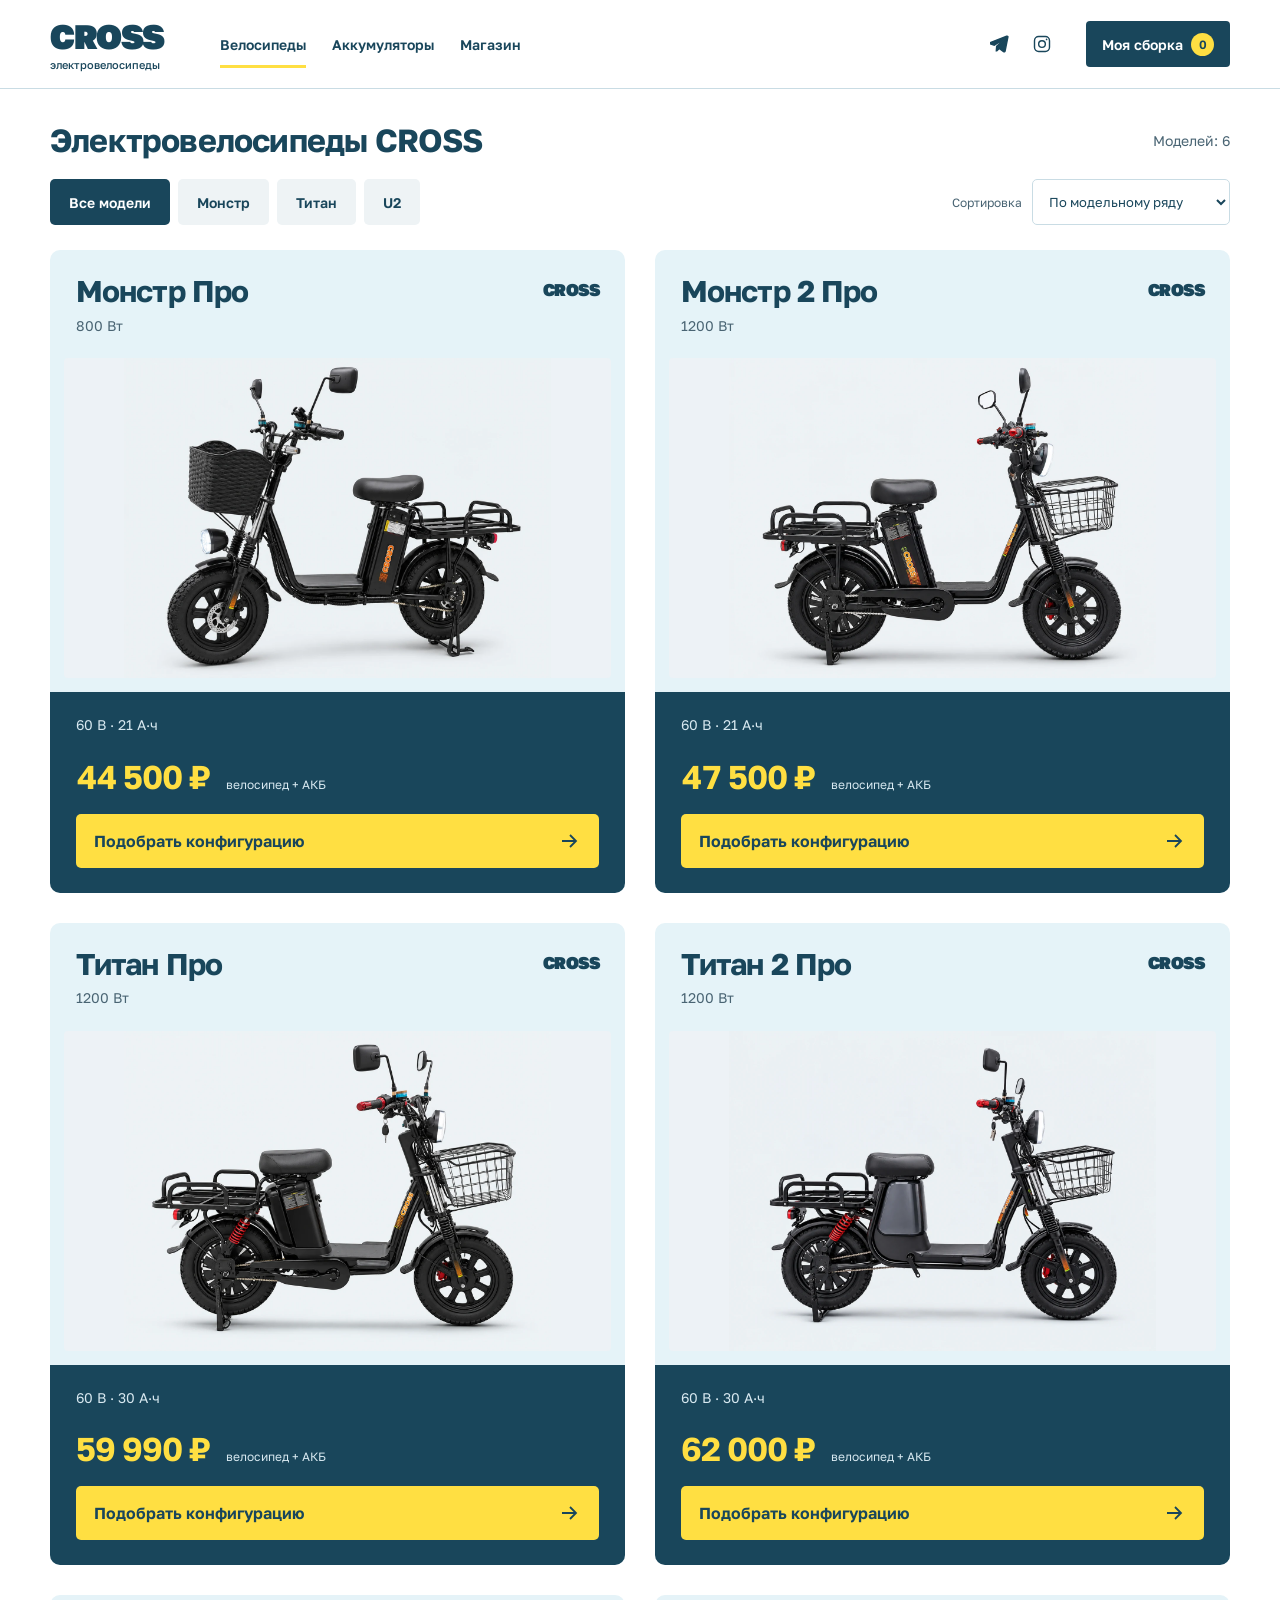
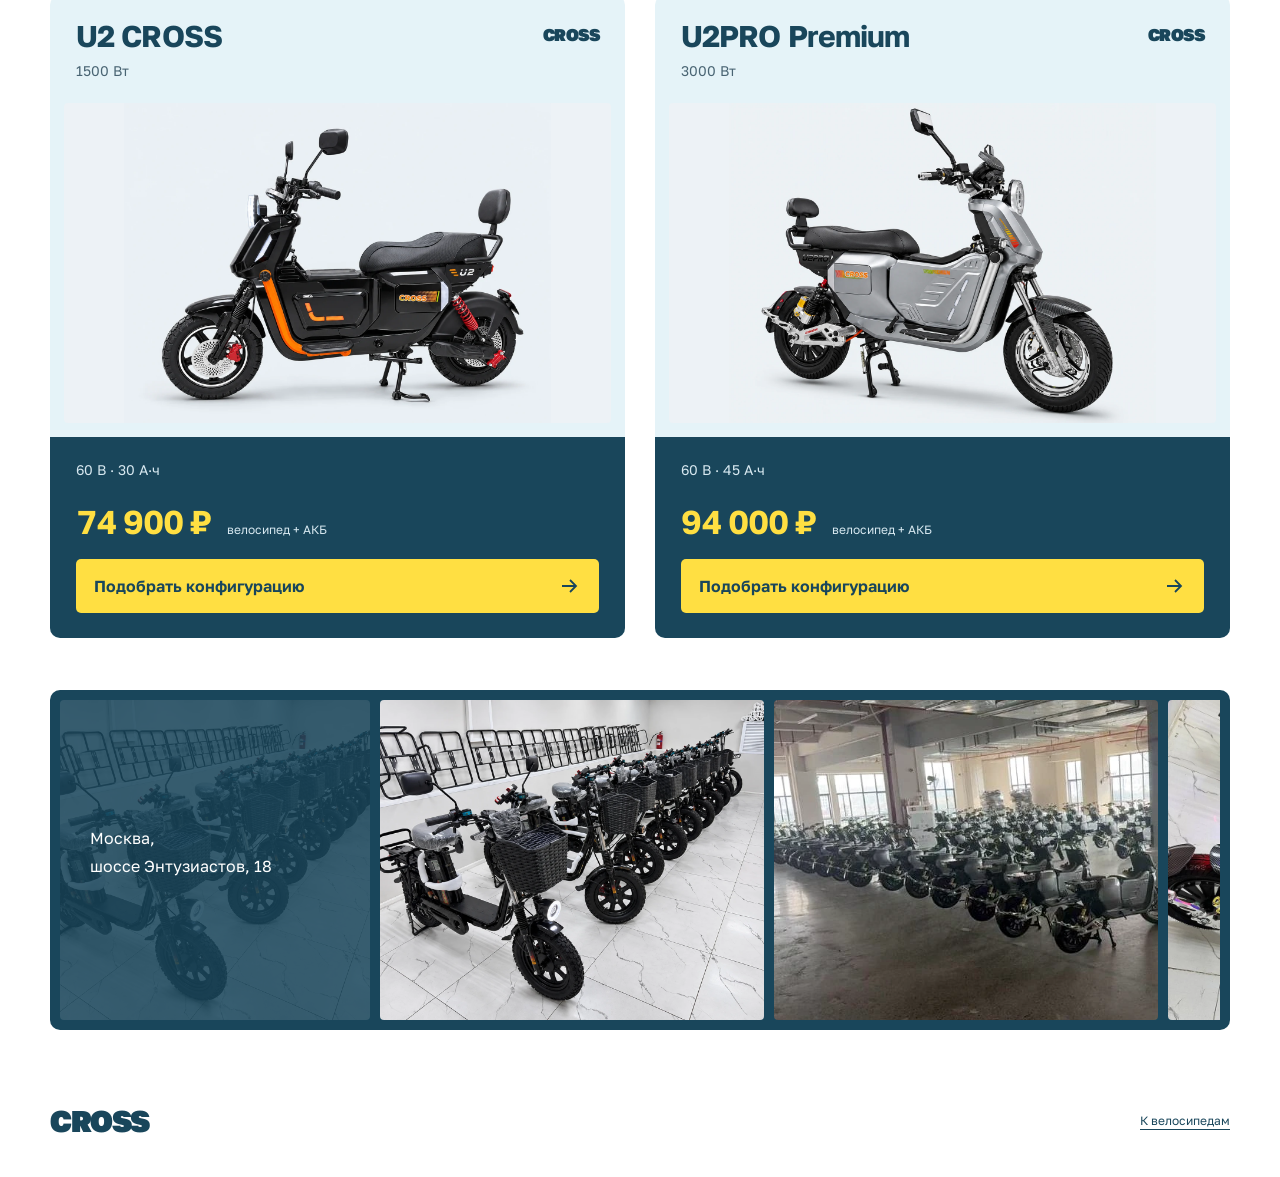
==== public/mockup-2/index.html @ cd02c953 "Rework compact header, simplify gallery and ensure catalogue animation" ====
<!doctype html>
<html lang="ru"><head>
<meta charset="utf-8"><meta name="viewport" content="width=device-width, initial-scale=1"><meta name="theme-color" content="#19465b">
<title>CROSS | Электровелосипеды для работы</title><meta name="description" content="Выберите электровелосипед CROSS, аккумулятор и сиденье. Магазин в Москве на шоссе Энтузиастов, 18.">
<link rel="icon" href="data:,"><link rel="preload" href="./assets/GolosText.ttf" as="font" type="font/ttf" crossorigin><link rel="stylesheet" href="./storefront.css"><script type="module" src="./storefront.js"></script>
<link rel="stylesheet" href="./extras.css">
<link rel="stylesheet" href="./shop-motion.css">
<link rel="stylesheet" href="./navigation.css">
<link rel="stylesheet" href="./order.css"><script type="module" src="./order.js"></script>
<link rel="stylesheet" href="./header-layout.css"><script type="module" src="./header-layout.js"></script>
</head><body>
<a class="skip" href="#catalog">Перейти к велосипедам</a>
<div class="topline"><div class="wrap social-links"><a href="https://t.me/bike_cross" aria-label="Telegram CROSS"><svg viewBox="0 0 24 24" aria-hidden="true"><path fill="currentColor" d="m21.5 3.5-3.4 17c-.2 1-1 1.2-1.8.7l-5.2-3.9-2.5 2.4c-.3.3-.5.5-1 .5l.4-5.3 9.7-8.8c.4-.4-.1-.6-.6-.3L5.1 13.4 0 11.8c-1-.3-1-1 .2-1.5L20 2.7c.9-.3 1.7.2 1.5.8Z"/></svg></a><span aria-label="Instagram" role="img"><svg viewBox="0 0 24 24" aria-hidden="true"><rect x="3" y="3" width="18" height="18" rx="5"/><circle cx="12" cy="12" r="4"/><circle cx="17.5" cy="6.5" r="1" fill="currentColor" stroke="none"/></svg></span></div></div>
<header class="header"><div class="wrap header-inner"><a class="logo" href="./" aria-label="CROSS, главная">CROSS<span>электровелосипеды</span></a><nav aria-label="Основная навигация"><a href="#catalog">Велосипеды</a><a href="./batteries/">Аккумуляторы</a><a href="#store">Магазин</a></nav><button class="saved-button" id="open-saved">Моя сборка <span id="saved-count">0</span></button></div></header>
<main>
<section class="wrap catalog" id="catalog" aria-labelledby="catalog-title"><div class="catalog-heading"><h1 id="catalog-title">Электровелосипеды CROSS</h1><span id="result-count" role="status">6 моделей</span></div><div class="toolbar"><div class="families" aria-label="Семейство велосипеда"><button data-family="all" aria-pressed="true">Все модели</button><button data-family="monster" aria-pressed="false">Монстр</button><button data-family="titan" aria-pressed="false">Титан</button><button data-family="u2" aria-pressed="false">U2</button></div><label class="sort">Сортировка<select id="sort"><option value="default">По модельному ряду</option><option value="price">Сначала дешевле</option><option value="price-desc">Сначала дороже</option></select></label></div><div id="feed" class="feed"><p>Загружаем модели CROSS…</p></div><noscript><p>Включите JavaScript, чтобы выбрать комплектацию.</p></noscript></section>
<section class="wrap shop-gallery" id="store" aria-labelledby="shop-title">
  <div class="shop-panel"><img src="./assets/shop/shop-6.webp" alt="" loading="lazy"><div class="shop-contact"><p id="shop-title">Москва,<br>шоссе Энтузиастов, 18</p></div></div>
  <div class="shop-photos" aria-label="Фотографии магазина и велосипедов"><button class="shop-photo" data-shop-photo="./assets/shop/shop-6.webp" data-caption="Велосипеды в магазине CROSS" aria-label="Увеличить фотографию магазина"><img src="./assets/shop/shop-6.webp" alt="Ряд велосипедов в магазине CROSS" loading="lazy"></button><button class="shop-photo" data-shop-photo="./assets/shop/shop-66.webp" data-caption="Ряды велосипедов из публикации CROSS" aria-label="Увеличить фотографию помещения с велосипедами"><img src="./assets/shop/shop-66.webp" alt="Помещение с рядами велосипедов из канала CROSS" loading="lazy"></button><button class="shop-photo" data-shop-photo="./assets/shop/shop-68.webp" data-caption="U2PRO Premium из публикации CROSS" aria-label="Увеличить фотографию U2PRO Premium"><img src="./assets/shop/shop-68.webp" alt="Несколько велосипедов U2PRO Premium" loading="lazy"></button></div>
</section>
</main><footer class="wrap footer"><a class="logo" href="./">CROSS</a><a href="#catalog">К велосипедам</a></footer>
<dialog id="saved-dialog" aria-labelledby="saved-title"><div class="dialog-heading"><h2 id="saved-title">Моя сборка</h2><button id="close-saved" class="close" aria-label="Закрыть"><svg viewBox="0 0 24 24" aria-hidden="true"><path d="m6 6 12 12M18 6 6 18"/></svg></button></div><div id="saved-content"></div></dialog>
<dialog id="battery-dialog" aria-labelledby="battery-dialog-title"><div class="dialog-heading"><h2 id="battery-dialog-title">Аккумулятор CROSS</h2><button class="close" data-close-dialog aria-label="Закрыть"><svg viewBox="0 0 24 24" aria-hidden="true"><path d="m6 6 12 12M18 6 6 18"/></svg></button></div><p>Узнайте стоимость и совместимость с вашим велосипедом в магазине.</p><a class="contact-call" href="tel:+79261039797">Позвонить: +7 926 103-97-97</a></dialog>
<dialog id="photo-dialog" aria-labelledby="photo-dialog-title"><div class="dialog-heading"><h2 id="photo-dialog-title">Фотография CROSS</h2><button class="close" data-close-dialog aria-label="Закрыть"><svg viewBox="0 0 24 24" aria-hidden="true"><path d="m6 6 12 12M18 6 6 18"/></svg></button></div><img id="shop-full-photo" alt=""></dialog>
<dialog id="order-dialog" aria-labelledby="order-title">
<div class="dialog-heading"><h2 id="order-title">Оформить заказ</h2><button id="close-order" class="close" aria-label="Закрыть"><svg viewBox="0 0 24 24" aria-hidden="true"><path d="m6 6 12 12M18 6 6 18"/></svg></button></div>
<div id="order-configuration"></div>
<form id="order-form">
<label>Как вас зовут<input name="name" autocomplete="name" required maxlength="100"></label>
<label>Возраст (необязательно)<input name="age" type="number" min="1" max="120" inputmode="numeric"></label>
<label>Как с вами связаться<select name="method"><option>Telegram</option><option>Звонок</option><option>WhatsApp</option></select></label>
<label>Номер телефона или Telegram<input name="contact" required maxlength="100"></label>
<label>Комментарий (необязательно)<textarea name="comment" maxlength="1000" placeholder="Например, удобное время для связи"></textarea></label>
<button class="save-build" type="submit">Продолжить в Telegram</button>
<small>Откроется чат магазина с текстом заказа. Нажмите «Отправить» в Telegram.</small>
</form></dialog>
</body></html>
---- public/mockup-2/storefront.css ----
@font-face{font-family:Golos;src:url('./assets/GolosText.ttf') format('truetype');font-weight:100 900;font-display:swap}
:root{--ink:#19465b;--ice:#e5f3f8;--yellow:#ffdf42;--orange:#ff7645;--muted:#496473;--line:#c9dce4;color:var(--ink);background:#fff;font-family:Golos,Arial,sans-serif;font-synthesis:none;scroll-behavior:smooth;scroll-padding-top:110px}
*{box-sizing:border-box}body{margin:0}button,input,select{font:inherit}button,a,select{-webkit-tap-highlight-color:transparent}button,a{touch-action:manipulation}a{color:inherit;text-underline-offset:4px}button{cursor:pointer}button,select{min-height:46px}button{border:0}button:focus-visible,a:focus-visible,select:focus-visible,input:focus-visible+span{outline:3px solid #bd410d;outline-offset:4px}::selection{background:var(--yellow);color:var(--ink)}h1,h2,h3,p{margin:0}svg{width:24px;height:24px;fill:none;stroke:currentColor;stroke-width:1.8;flex:none}.wrap{width:min(1180px,calc(100% - 64px));margin-inline:auto}.topline{background:var(--ink);color:#fff;font-size:13px}.topline .wrap{display:flex;justify-content:space-between;padding-block:11px}.topline a{text-decoration:none}.header{position:sticky;top:0;z-index:10;background:#fff;border-bottom:1px solid var(--line)}.header-inner{display:flex;align-items:center;justify-content:space-between;gap:28px;min-height:88px}.logo{font-weight:900;font-style:italic;font-size:36px;letter-spacing:-1.5px;text-decoration:none;line-height:1}.logo span{display:block;font-style:normal;font-size:10px;letter-spacing:0;font-weight:500;margin-top:6px}.header nav{display:flex;gap:32px;font-weight:600;font-size:14px}.header nav a{text-decoration:none;display:flex;align-items:center;min-height:44px}.header nav a:hover{text-decoration:underline}.saved-button{background:var(--ice);color:var(--ink);padding:10px 16px;border-radius:6px;font-weight:600;white-space:nowrap}.saved-button span{display:inline-grid;place-items:center;background:var(--ink);color:white;min-width:23px;height:23px;border-radius:50%;margin-left:8px;font-size:12px}.intro{padding-block:42px 35px;display:flex;align-items:end;justify-content:space-between;gap:30px}.intro h1{font-size:clamp(30px,3.1vw,46px);line-height:1.12;letter-spacing:-1.5px;font-weight:750}.intro p{font-size:16px;margin-top:16px;color:var(--muted)}.intro-link{display:flex;align-items:center;gap:25px;font-weight:600;font-size:15px;white-space:nowrap;padding-bottom:6px;text-decoration:none;border-bottom:2px solid var(--ink)}.catalog{padding-top:20px;scroll-margin-top:10px}.catalog-heading{display:flex;justify-content:space-between;align-items:center;margin-bottom:20px}.catalog h2{font-size:25px;letter-spacing:-.6px}.catalog-heading>span{font-size:14px;color:var(--muted)}.toolbar{display:flex;justify-content:space-between;align-items:center;gap:20px;margin-bottom:25px}.families{display:flex;gap:8px;flex-wrap:wrap}.families button{padding:10px 19px;border-radius:5px;background:#eef3f5;color:var(--ink);font-weight:600;font-size:14px}.families button[aria-pressed=true]{background:var(--ink);color:#fff}.sort{font-size:12px;color:var(--muted);display:flex;align-items:center;gap:10px}.sort select{border:1px solid var(--line);color:var(--ink);background:#fff;padding:8px 30px 8px 12px;border-radius:5px;font-size:13px;max-width:210px}.feed{display:grid;grid-template-columns:repeat(2,minmax(0,1fr));gap:30px;align-items:start}.bike-card{border-radius:10px;overflow:hidden;background:var(--ice);scroll-margin-top:110px}.bike-heading{display:flex;align-items:start;justify-content:space-between;gap:12px;padding:24px 26px 19px;min-height:108px}.bike-heading h3{font-size:30px;letter-spacing:-.9px;line-height:1.15}.bike-heading p{margin-top:8px;font-size:14px;color:var(--muted)}.brand-stamp{font-weight:900;font-style:italic;font-size:17px;letter-spacing:-.6px;margin-top:5px}.bike-photo{height:320px;position:relative;background:#e8e9e7;margin-inline:14px;overflow:hidden;border-radius:4px}.bike-photo img{width:100%;height:100%;object-fit:cover;display:block}.photo-detail{position:absolute;left:12px;bottom:12px;max-width:calc(100% - 24px);background:#fff;color:var(--ink);padding:8px 11px;border-radius:3px;font-size:12px;font-weight:600}.purchase{background:var(--ink);color:#fff;padding:22px 26px 25px;margin-top:14px}.battery-label{display:flex;justify-content:space-between;align-items:center;gap:12px;font-size:13px;color:#d7e8f0}.battery-label select{width:65%;border:1px solid #7696a5;border-radius:4px;padding:9px 10px;color:#fff;background:var(--ink);font-size:14px}.price-row{display:flex;gap:16px;align-items:baseline;margin:20px 0 18px;font-variant-numeric:tabular-nums}.price-row strong{font-size:33px;letter-spacing:-1px;font-weight:650;color:var(--yellow)}.price-row>span{font-size:12px;color:#d7e8f0}.configure{width:100%;display:flex;align-items:center;justify-content:space-between;padding:15px 18px;background:var(--yellow);color:var(--ink);font-size:16px;font-weight:650;border-radius:5px;transition:background .15s}.configure:hover{background:#ffec87}.configure[aria-expanded=true] svg{transform:rotate(-90deg)}.configuration{padding:25px 26px;background:#f2f8fa}.configuration[hidden]{display:none}fieldset{border:0;padding:0;margin:0}legend{font-weight:650;margin-bottom:14px;font-size:18px}.seat-options{display:grid;grid-template-columns:1fr 1fr;gap:9px}.seat-options label{position:relative;cursor:pointer}.seat-options input{position:absolute;opacity:0;width:1px;height:1px}.seat-options span{display:flex;align-items:center;justify-content:center;min-height:48px;padding:10px 8px;border:1px solid #9eb9c6;border-radius:4px;background:#fff;font-size:14px}.seat-options input:checked+span{background:var(--ink);border-color:var(--ink);color:white}.seat-note{font-size:12px;line-height:1.65;color:var(--muted);margin-top:14px}.build-summary{margin-top:18px;font-size:14px;line-height:1.6}.build-summary small{font-size:12px}.save-build{display:block;width:100%;background:var(--orange);color:#172e3b;border-radius:5px;padding:15px;margin-top:18px;font-weight:650}.save-build:hover{background:#ff916b}.save-status{font-size:13px;line-height:1.5;margin-top:10px}.save-status:empty{margin:0}.preview-note{font-size:12px;line-height:1.6;color:var(--muted);margin-top:22px;max-width:750px}.assembly{display:grid;grid-template-columns:1fr 1fr;gap:50px;padding-block:75px}.assembly h2{font-size:38px;line-height:1.15;letter-spacing:-1px}.assembly p{font-size:16px;line-height:1.65;margin-bottom:15px;max-width:54ch}.assembly a{font-weight:650;display:inline-block;padding-block:12px}.store{background:var(--ice);padding-block:44px}.store-inner{display:flex;justify-content:space-between;align-items:center;gap:28px}.store h2{font-size:30px;margin-bottom:14px}.store p{margin-bottom:15px}.store-phone{font-size:25px;font-weight:650;text-decoration:none}.footer{display:flex;justify-content:space-between;align-items:center;gap:24px;padding-block:34px}.footer p,.footer>a:last-child{font-size:12px}.footer .logo{font-size:30px}dialog{width:min(520px,calc(100% - 28px));max-height:90dvh;overflow:auto;border:0;border-radius:10px;padding:25px;color:var(--ink);overscroll-behavior:contain}dialog::backdrop{background:rgb(13 34 44 / .65)}body:has(dialog[open]){overflow:hidden}.dialog-heading{display:flex;justify-content:space-between;align-items:center;gap:16px;margin-bottom:20px}.dialog-heading h2{font-size:26px}.close{background:var(--ice);display:grid;place-items:center;width:46px;border-radius:5px}.saved-photo{display:block;width:100%;height:230px;object-fit:cover;border-radius:5px;margin-bottom:20px}#saved-content>p{line-height:1.6;margin-top:12px}.saved-price{display:block;font-size:30px;margin-top:18px}.remove-build{width:100%;background:transparent;color:var(--ink);margin-top:10px;text-decoration:underline}.skip:not(:focus){position:absolute;width:1px;height:1px;padding:0;margin:-1px;overflow:hidden;clip-path:inset(50%);white-space:nowrap}.skip:focus{position:fixed;top:10px;left:10px;z-index:30;background:#fff;padding:15px}.image-error{display:grid;place-items:center}.image-error img{object-fit:contain;font-size:15px}*{scrollbar-width:thin;scrollbar-color:#7893a0 #e5f3f8}
@media(min-width:1600px){.wrap{width:min(1280px,calc(100% - 80px))}.bike-photo{height:355px}}
@media(max-width:1000px){.header nav{gap:17px}.intro-link{display:none}.toolbar{align-items:start}.sort{flex-direction:column;align-items:start;gap:3px}.bike-heading{padding:20px;min-height:105px}.bike-heading h3{font-size:25px}.brand-stamp{display:none}.bike-photo{height:265px}.purchase,.configuration{padding:20px}.battery-label{display:block}.battery-label select{width:100%;display:block;margin-top:8px}.price-row{gap:8px}.price-row strong{font-size:29px}.price-row>span{font-size:11px}.feed{gap:22px}}
@media(max-width:650px){:root{scroll-padding-top:84px}.wrap{width:calc(100% - 32px)}.topline{font-size:10px}.topline .wrap{gap:10px;padding-block:9px}.header-inner{min-height:72px;gap:12px}.header nav{display:none}.logo{font-size:30px}.logo span{font-size:9px}.saved-button{font-size:12px;padding:10px}.saved-button span{margin-left:4px}.intro{padding-block:28px 25px}.intro h1{font-size:31px;letter-spacing:-1px}.intro p{font-size:14px;max-width:30ch;line-height:1.5;margin-top:12px}.catalog{padding-top:10px}.catalog h2{font-size:22px}.catalog-heading{margin-bottom:16px}.catalog-heading>span{font-size:12px}.toolbar{display:block;margin-bottom:20px}.families{gap:6px;flex-wrap:nowrap}.families button{padding:10px 12px;font-size:12px;flex:1;white-space:nowrap}.sort{margin-top:12px;flex-direction:row;align-items:center;justify-content:space-between}.sort select{min-height:44px;max-width:215px}.feed{grid-template-columns:1fr;gap:24px}.bike-heading{padding:20px 20px 16px;min-height:95px}.bike-heading h3{font-size:28px}.bike-heading p{font-size:12px}.brand-stamp{display:block;font-size:14px}.bike-photo{height:auto;aspect-ratio:1.35;margin-inline:10px}.purchase{margin-top:10px;padding:18px 20px 20px}.battery-label{display:flex;font-size:12px}.battery-label select{width:66%;margin:0;font-size:12px}.price-row strong{font-size:31px}.price-row>span{font-size:11px}.price-row{margin-block:18px 15px;gap:12px}.configure{font-size:15px;min-height:52px}.assembly{grid-template-columns:1fr;padding-block:48px;gap:23px}.assembly h2{font-size:32px}.assembly p{font-size:14px}.store{padding-block:32px}.store-inner{display:block}.store-inner>div+div{margin-top:28px}.store h2{font-size:28px}.store p{font-size:14px}.store-phone{font-size:24px}.footer{flex-wrap:wrap;padding-block:26px;gap:20px}.footer p{order:3;flex-basis:100%}.bike-card{scroll-margin-top:85px}.preview-note{font-size:11px}}
@media(max-width:360px){.wrap{width:calc(100% - 24px)}.intro h1{font-size:27px}.brand-stamp{display:none}.families button{padding-inline:8px}.catalog h2{font-size:20px}.battery-label{display:block}.battery-label select{width:100%;margin-top:8px}.bike-heading h3{font-size:26px}}
.bike-photo img{object-fit:contain}.logo span{font-size:11px}.topline a{display:flex;align-items:center;min-height:44px}.topline .wrap{padding-block:0;align-items:center}.store a:not(.store-phone),.footer>a:last-child{display:inline-flex;align-items:center;min-height:44px}
@media(max-width:650px){.topline{font-size:11px}.topline .wrap{flex-wrap:wrap;gap:0 12px;min-height:44px}.topline span{padding-block:8px}.logo span{font-size:11px}}
.purchase select:focus-visible{outline-color:var(--yellow)}
.catalog{padding-block:32px 40px}.catalog-heading{gap:16px}.catalog-heading h1{font-size:32px;line-height:1.2;letter-spacing:-.8px}.catalog-heading>span{flex-shrink:0}
@media(max-width:650px){.catalog{padding-block:24px 30px}.catalog-heading{align-items:flex-start;flex-wrap:wrap;gap:8px}.catalog-heading h1{font-size:24px;letter-spacing:-.5px}.catalog-heading>span{padding-top:5px}}
.configuration h4{font-size:22px;margin:0 0 22px;letter-spacing:-.4px}.config-field{display:flex;flex-direction:column;gap:9px;margin-bottom:22px;font-size:15px;font-weight:600}.config-field select{width:100%;min-width:0;background:#fff;color:var(--ink);border:1px solid #9eb9c6;border-radius:4px;padding:12px 10px;font-size:14px;font-weight:400}.config-field small{font-size:12px;font-weight:400;line-height:1.6;color:var(--muted)}.fixed-version{display:flex;flex-direction:column;gap:8px;margin-bottom:22px;font-size:14px}.fixed-version span{color:var(--muted)}.fixed-version strong{line-height:1.5;font-weight:500}.color-field{margin-top:22px}.chosen-battery{font-size:14px;color:#d7e8f0;line-height:1.6}.build-total{display:flex;flex-wrap:wrap;align-items:baseline;justify-content:space-between;gap:12px;padding-top:18px;margin-top:18px;border-top:1px solid var(--line)}.build-total span{font-size:13px}.build-total strong{font-size:28px;font-variant-numeric:tabular-nums}.configuration .build-summary{line-height:1.8}.configuration fieldset legend{font-size:15px}
@media(prefers-reduced-motion:reduce){:root{scroll-behavior:auto}*{transition:none!important}}
---- public/mockup-2/extras.css ----
.battery-catalog{padding-block:14px 48px;scroll-margin-top:110px}.battery-catalog h2{font-size:28px;letter-spacing:-.6px}.battery-grid{display:grid;grid-template-columns:repeat(3,minmax(0,1fr));gap:22px}.battery-card{background:var(--ice);padding:25px;border-radius:8px;display:flex;flex-direction:column}.battery-card h3{font-size:25px;letter-spacing:-.5px}.battery-card>p{font-size:14px;margin-top:8px;color:var(--muted)}.battery-card dl{margin:24px 0 12px}.battery-card dl div{display:flex;justify-content:space-between;gap:12px;padding:12px 0;border-bottom:1px solid #b8d0dc;font-size:14px}.battery-card dd{margin:0;font-weight:650}.battery-card .battery-context{line-height:1.6;margin-bottom:25px}.battery-action{margin-top:auto}.battery-action>span{display:block;font-size:17px;font-weight:600;margin-bottom:15px}.battery-action button{display:block;width:100%;background:var(--yellow);color:var(--ink);padding:14px;border-radius:4px;font-weight:600}.battery-action button:hover{background:#ffec87}.contact-call{display:block;padding:16px;margin-top:24px;border-radius:5px;background:var(--yellow);color:var(--ink);text-align:center;font-weight:600;text-decoration:none}#battery-dialog>p{line-height:1.6}.shop-gallery{display:grid;grid-template-columns:310px minmax(0,1fr);padding:10px;background:var(--ink);border-radius:10px;margin-block:12px 35px;overflow:hidden;scroll-margin-top:110px}.shop-panel{position:relative;min-height:300px;overflow:hidden;border-radius:4px}.shop-panel>img{position:absolute;width:100%;height:100%;object-fit:cover;opacity:.15}.shop-contact{position:relative;padding:30px;color:#fff}.shop-contact h2{font-size:26px;margin:12px 0 20px}.shop-contact p{font-size:16px;line-height:1.7;margin-bottom:14px}.shop-contact a{display:flex;align-items:center;min-height:44px;font-size:15px}.shop-photos{display:flex;gap:10px;overflow-x:auto;scroll-snap-type:x mandatory;padding-left:10px;scrollbar-color:#a9c7d5 var(--ink)}.shop-photo{position:relative;flex:0 0 47%;padding:0;background:#143548;border-radius:4px;overflow:hidden;scroll-snap-align:start}.shop-photo img{width:100%;height:100%;min-height:300px;object-fit:cover;display:block}.shop-photo>span{position:absolute;bottom:14px;right:14px;display:grid;place-items:center;background:var(--ink);color:white;font-size:28px;width:42px;height:42px;border:1px solid white;border-radius:50%}.shop-photo:focus-visible{outline-color:var(--yellow);outline-offset:-5px}#photo-dialog{width:min(1080px,calc(100% - 28px))}#photo-dialog h2{font-size:20px}#shop-full-photo{display:block;width:100%;max-height:70dvh;object-fit:contain}.bike-photo{background:#edf2f6}.bike-photo img{object-fit:contain}
@media(max-width:1000px){.battery-grid{gap:14px}.battery-card{padding:18px}.battery-card h3{font-size:22px}.shop-gallery{grid-template-columns:260px minmax(0,1fr)}.shop-contact{padding:20px}.shop-photo{flex-basis:85%}}
@media(max-width:650px){.battery-grid{grid-template-columns:1fr}.battery-catalog{padding-block:10px 34px}.battery-catalog h2{font-size:24px}.battery-card{padding:23px}.battery-card dl{margin-top:14px}.shop-gallery{grid-template-columns:1fr;padding:8px}.shop-panel{min-height:235px}.shop-contact{padding:18px 20px}.shop-contact h2{margin:0 0 12px}.shop-contact p{margin-bottom:8px}.shop-photos{padding:8px 0 0}.shop-photo{flex-basis:84%}.shop-photo img{height:250px;min-height:250px}.header-inner{flex-wrap:wrap;padding-block:12px;row-gap:8px}.header nav{display:flex;order:3;width:100%;justify-content:space-between;font-size:13px;gap:12px}.header nav a{min-height:36px}.catalog,.battery-catalog,.shop-gallery,.bike-card{scroll-margin-top:145px}:root{scroll-padding-top:145px}}
---- public/mockup-2/shop-motion.css ----
.shop-photos{position:relative;overflow:hidden;display:block;padding-left:0;scroll-snap-type:none;margin-left:10px}
.shop-track{display:flex;gap:10px;width:max-content;height:100%;will-change:transform}
.shop-track .shop-photo{flex:0 0 auto;width:clamp(250px,30vw,390px);height:320px;scroll-snap-align:none}
.shop-track .shop-photo img{height:100%;min-height:0}
.shop-photos:focus-within .shop-track{transform:none!important}
.shop-photos:focus-within{overflow-x:auto}
.shop-panel{display:flex;align-items:center}
@media(max-width:650px){.shop-photos{margin:8px 0 0;padding:0}.shop-track .shop-photo{width:280px;height:250px}.shop-contact{padding-bottom:18px}}
@media(prefers-reduced-motion:reduce){.shop-photos{overflow-x:auto}.shop-repeat{display:none}.shop-track{will-change:auto;transform:none!important}}
---- public/mockup-2/navigation.css ----
.topline .social-links{justify-content:flex-end;gap:4px;padding-block:0}
.social-links>a,.social-links>span{display:grid;place-items:center;width:44px;height:44px;color:#fff}
.social-links svg{width:20px;height:20px;fill:none;stroke:currentColor;stroke-width:1.7}
.social-links a:hover{color:var(--yellow)}

@media (prefers-reduced-motion: no-preference) {
  main { animation: catalogue-in 320ms ease-out both; }
}

@keyframes catalogue-in {
  from { opacity: 0; transform: translateY(10px); }
  to { opacity: 1; transform: translateY(0); }
}

@media (prefers-reduced-motion: reduce) {
  @view-transition { navigation: none; }
}
---- public/mockup-2/order.css ----
#order-dialog{width:min(560px,calc(100% - 28px))}
#order-configuration{padding:18px;background:var(--ice);line-height:1.7;margin-bottom:24px;border-radius:5px}
#order-form{display:grid;gap:18px}
#order-form label{display:grid;gap:8px;font-size:14px;font-weight:600}
#order-form input,#order-form select,#order-form textarea{width:100%;min-width:0;min-height:46px;padding:12px;border:1px solid #9bbdcc;border-radius:4px;background:#fff;color:var(--ink);font:inherit}
#order-form textarea{resize:vertical;min-height:80px}
#order-form .save-build{margin:0}
#order-form small{font-size:13px;line-height:1.5;color:var(--muted)}
---- public/mockup-2/header-layout.css ----
.topline{display:none}
.header .header-inner{display:grid;grid-template-columns:auto 1fr auto auto;gap:24px;min-height:88px;padding-block:12px;align-items:center}
.header .logo{font-size:34px}
.header nav{justify-self:start;margin-left:32px;gap:26px;order:initial;width:auto}
.header nav a{position:relative;min-height:48px;text-decoration:none}
.header nav a[aria-current="page"]::after{content:"";position:absolute;bottom:0;left:0;right:0;height:3px;background:var(--yellow)}
.header nav a:hover{color:#32728c;text-decoration:none}
.header .social-links{display:flex;gap:2px;align-items:center}
.header .social-links>a,.header .social-links>span{color:var(--ink);width:40px;height:44px}
.header .social-links>a:hover{background:var(--ice);border-radius:4px}
.header .saved-button{display:flex;align-items:center;justify-content:center;min-height:46px;background:var(--ink);color:#fff;border-radius:4px;text-decoration:none;font-size:14px}
.header .saved-button span{background:var(--yellow);color:var(--ink)}
@media(max-width:1000px){
 .header .header-inner{gap:16px}
 .header nav{margin-left:0;gap:16px}
}
@media(max-width:760px){
 .header .header-inner{grid-template-columns:1fr auto auto;gap:8px 12px;padding-block:12px 0;min-height:108px}
 .header .logo{font-size:28px}
 .header .logo span{display:none}
 .header .social-links>a,.header .social-links>span{width:30px}
 .header .saved-button{font-size:12px;padding:9px}
 .header nav{grid-column:1/-1;grid-row:2;display:flex;justify-content:space-between;justify-self:stretch;width:100%;gap:12px;font-size:13px}
 .header nav a{min-height:44px}
}
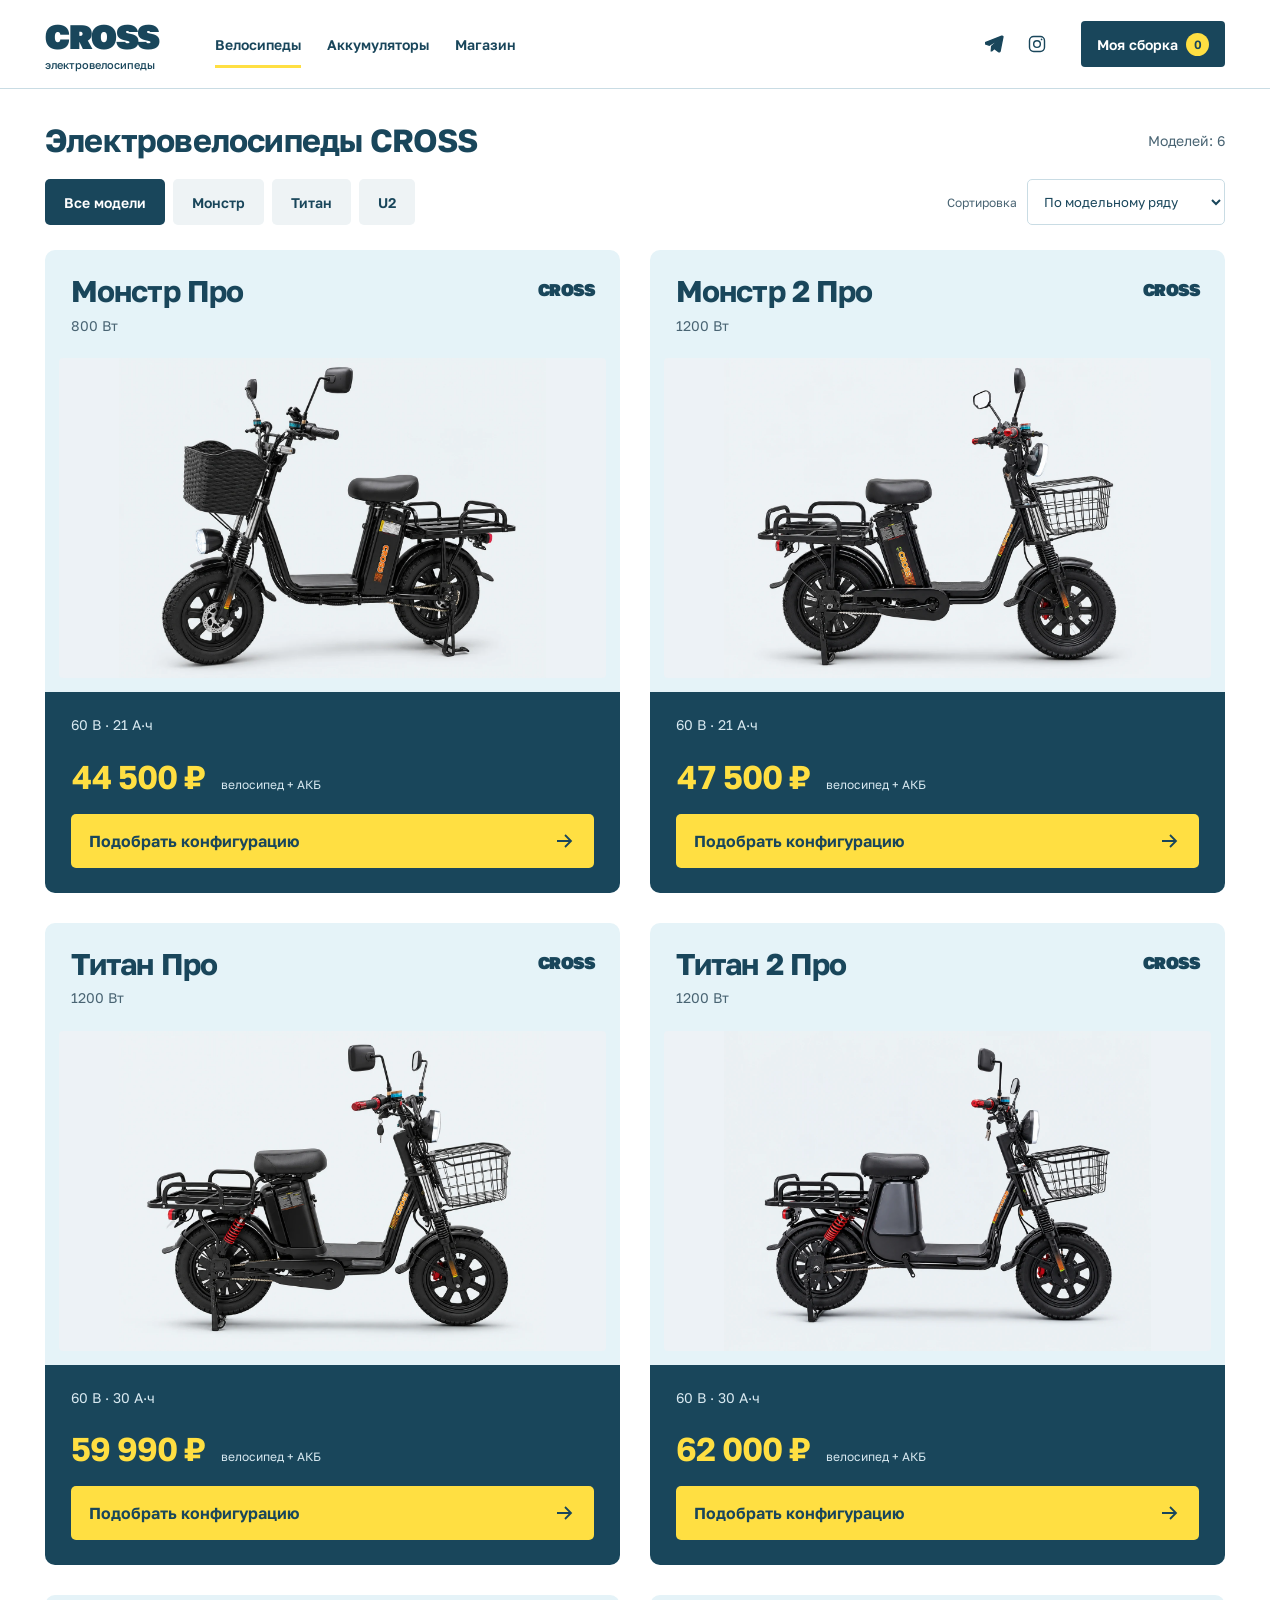
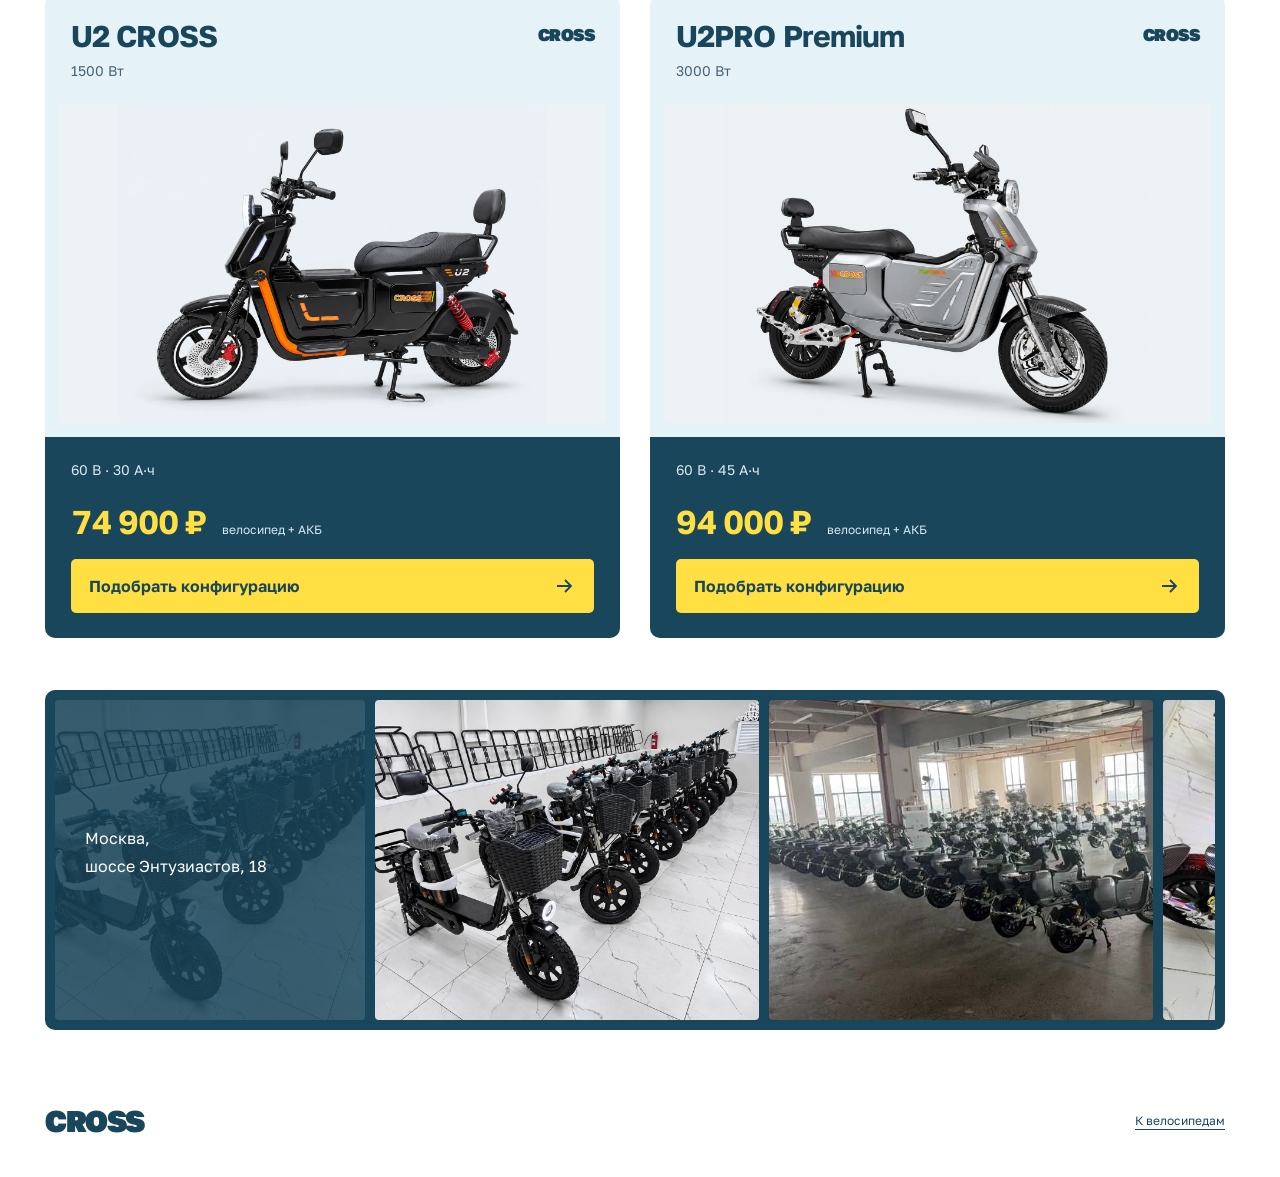
==== commit 5c34838c: "Float headers on scroll and eliminate navigation layout flash" ====
--- a/public/mockup-2/index.html
+++ b/public/mockup-2/index.html
@@ -5,13 +5,17 @@
 <link rel="icon" href="data:,"><link rel="preload" href="./assets/GolosText.ttf" as="font" type="font/ttf" crossorigin><link rel="stylesheet" href="./storefront.css"><script type="module" src="./storefront.js"></script>
 <link rel="stylesheet" href="./extras.css">
 <link rel="stylesheet" href="./shop-motion.css">
-<link rel="stylesheet" href="./navigation.css">
+<link rel="stylesheet" href="./navigation.css?v=2">
 <link rel="stylesheet" href="./order.css"><script type="module" src="./order.js"></script>
-<link rel="stylesheet" href="./header-layout.css"><script type="module" src="./header-layout.js"></script>
+<link rel="stylesheet" href="./header-layout.css?v=2"><script type="module" src="./header-layout.js?v=2"></script>
 </head><body>
 <a class="skip" href="#catalog">Перейти к велосипедам</a>
-<div class="topline"><div class="wrap social-links"><a href="https://t.me/bike_cross" aria-label="Telegram CROSS"><svg viewBox="0 0 24 24" aria-hidden="true"><path fill="currentColor" d="m21.5 3.5-3.4 17c-.2 1-1 1.2-1.8.7l-5.2-3.9-2.5 2.4c-.3.3-.5.5-1 .5l.4-5.3 9.7-8.8c.4-.4-.1-.6-.6-.3L5.1 13.4 0 11.8c-1-.3-1-1 .2-1.5L20 2.7c.9-.3 1.7.2 1.5.8Z"/></svg></a><span aria-label="Instagram" role="img"><svg viewBox="0 0 24 24" aria-hidden="true"><rect x="3" y="3" width="18" height="18" rx="5"/><circle cx="12" cy="12" r="4"/><circle cx="17.5" cy="6.5" r="1" fill="currentColor" stroke="none"/></svg></span></div></div>
-<header class="header"><div class="wrap header-inner"><a class="logo" href="./" aria-label="CROSS, главная">CROSS<span>электровелосипеды</span></a><nav aria-label="Основная навигация"><a href="#catalog">Велосипеды</a><a href="./batteries/">Аккумуляторы</a><a href="#store">Магазин</a></nav><button class="saved-button" id="open-saved">Моя сборка <span id="saved-count">0</span></button></div></header>
+<header class="header"><div class="wrap header-inner">
+<a class="logo" href="./" aria-label="CROSS, главная">CROSS<span>электровелосипеды</span></a>
+<nav aria-label="Основная навигация"><a href="#catalog" aria-current="page">Велосипеды</a><a href="./batteries/">Аккумуляторы</a><a href="#store">Магазин</a></nav>
+<div class="social-links"><a href="https://t.me/bike_cross" aria-label="Telegram CROSS"><svg viewBox="0 0 24 24" aria-hidden="true"><path fill="currentColor" d="m21.5 3.5-3.4 17c-.2 1-1 1.2-1.8.7l-5.2-3.9-2.5 2.4c-.3.3-.5.5-1 .5l.4-5.3 9.7-8.8c.4-.4-.1-.6-.6-.3L5.1 13.4 0 11.8c-1-.3-1-1 .2-1.5L20 2.7c.9-.3 1.7.2 1.5.8Z"/></svg></a><span aria-label="Instagram" role="img"><svg viewBox="0 0 24 24" aria-hidden="true"><rect x="3" y="3" width="18" height="18" rx="5"/><circle cx="12" cy="12" r="4"/><circle cx="17.5" cy="6.5" r="1" fill="currentColor" stroke="none"/></svg></span></div>
+<button class="saved-button" id="open-saved">Моя сборка <span id="saved-count">0</span></button>
+</div></header>
 <main>
 <section class="wrap catalog" id="catalog" aria-labelledby="catalog-title"><div class="catalog-heading"><h1 id="catalog-title">Электровелосипеды CROSS</h1><span id="result-count" role="status">6 моделей</span></div><div class="toolbar"><div class="families" aria-label="Семейство велосипеда"><button data-family="all" aria-pressed="true">Все модели</button><button data-family="monster" aria-pressed="false">Монстр</button><button data-family="titan" aria-pressed="false">Титан</button><button data-family="u2" aria-pressed="false">U2</button></div><label class="sort">Сортировка<select id="sort"><option value="default">По модельному ряду</option><option value="price">Сначала дешевле</option><option value="price-desc">Сначала дороже</option></select></label></div><div id="feed" class="feed"><p>Загружаем модели CROSS…</p></div><noscript><p>Включите JavaScript, чтобы выбрать комплектацию.</p></noscript></section>
 <section class="wrap shop-gallery" id="store" aria-labelledby="shop-title">
--- a/public/mockup-2/navigation.css
+++ b/public/mockup-2/navigation.css
@@ -1,4 +1,10 @@
-.topline .social-links{justify-content:flex-end;gap:4px;padding-block:0}
+html{scrollbar-gutter:stable}
+@view-transition{navigation:auto}
+::view-transition-old(root),::view-transition-new(root){animation:none}
+.header{view-transition-name:site-header}
+::view-transition-group(site-header){animation-duration:0s}
+::view-transition-old(site-header){display:none}
+::view-transition-new(site-header){animation:none}
 .social-links>a,.social-links>span{display:grid;place-items:center;width:44px;height:44px;color:#fff}
 .social-links svg{width:20px;height:20px;fill:none;stroke:currentColor;stroke-width:1.7}
 .social-links a:hover{color:var(--yellow)}
@@ -8,8 +14,8 @@
 }
 
 @keyframes catalogue-in {
-  from { opacity: 0; transform: translateY(10px); }
-  to { opacity: 1; transform: translateY(0); }
+  from { transform: translateY(6px); }
+  to { transform: translateY(0); }
 }
 
 @media (prefers-reduced-motion: reduce) {
--- a/public/mockup-2/header-layout.css
+++ b/public/mockup-2/header-layout.css
@@ -1,4 +1,7 @@
 .topline{display:none}
+.header{width:100%;margin-inline:auto;transition:width .3s ease,top .3s ease,border-radius .3s ease,box-shadow .3s ease;background:#fff}
+.header.is-floating{top:12px;width:calc(100% - 48px);max-width:1328px;border:1px solid var(--line);border-radius:14px;box-shadow:0 6px 24px #19465b14}
+.header.is-floating .header-inner{width:calc(100% - 40px)}
 .header .header-inner{display:grid;grid-template-columns:auto 1fr auto auto;gap:24px;min-height:88px;padding-block:12px;align-items:center}
 .header .logo{font-size:34px}
 .header nav{justify-self:start;margin-left:32px;gap:26px;order:initial;width:auto}
@@ -15,6 +18,8 @@
  .header nav{margin-left:0;gap:16px}
 }
 @media(max-width:760px){
+ .header.is-floating{top:8px;width:calc(100% - 16px);border-radius:10px}
+ .header.is-floating .header-inner{width:calc(100% - 24px)}
  .header .header-inner{grid-template-columns:1fr auto auto;gap:8px 12px;padding-block:12px 0;min-height:108px}
  .header .logo{font-size:28px}
  .header .logo span{display:none}
@@ -23,3 +28,4 @@
  .header nav{grid-column:1/-1;grid-row:2;display:flex;justify-content:space-between;justify-self:stretch;width:100%;gap:12px;font-size:13px}
  .header nav a{min-height:44px}
 }
+@media(prefers-reduced-motion:reduce){.header{transition:none}}
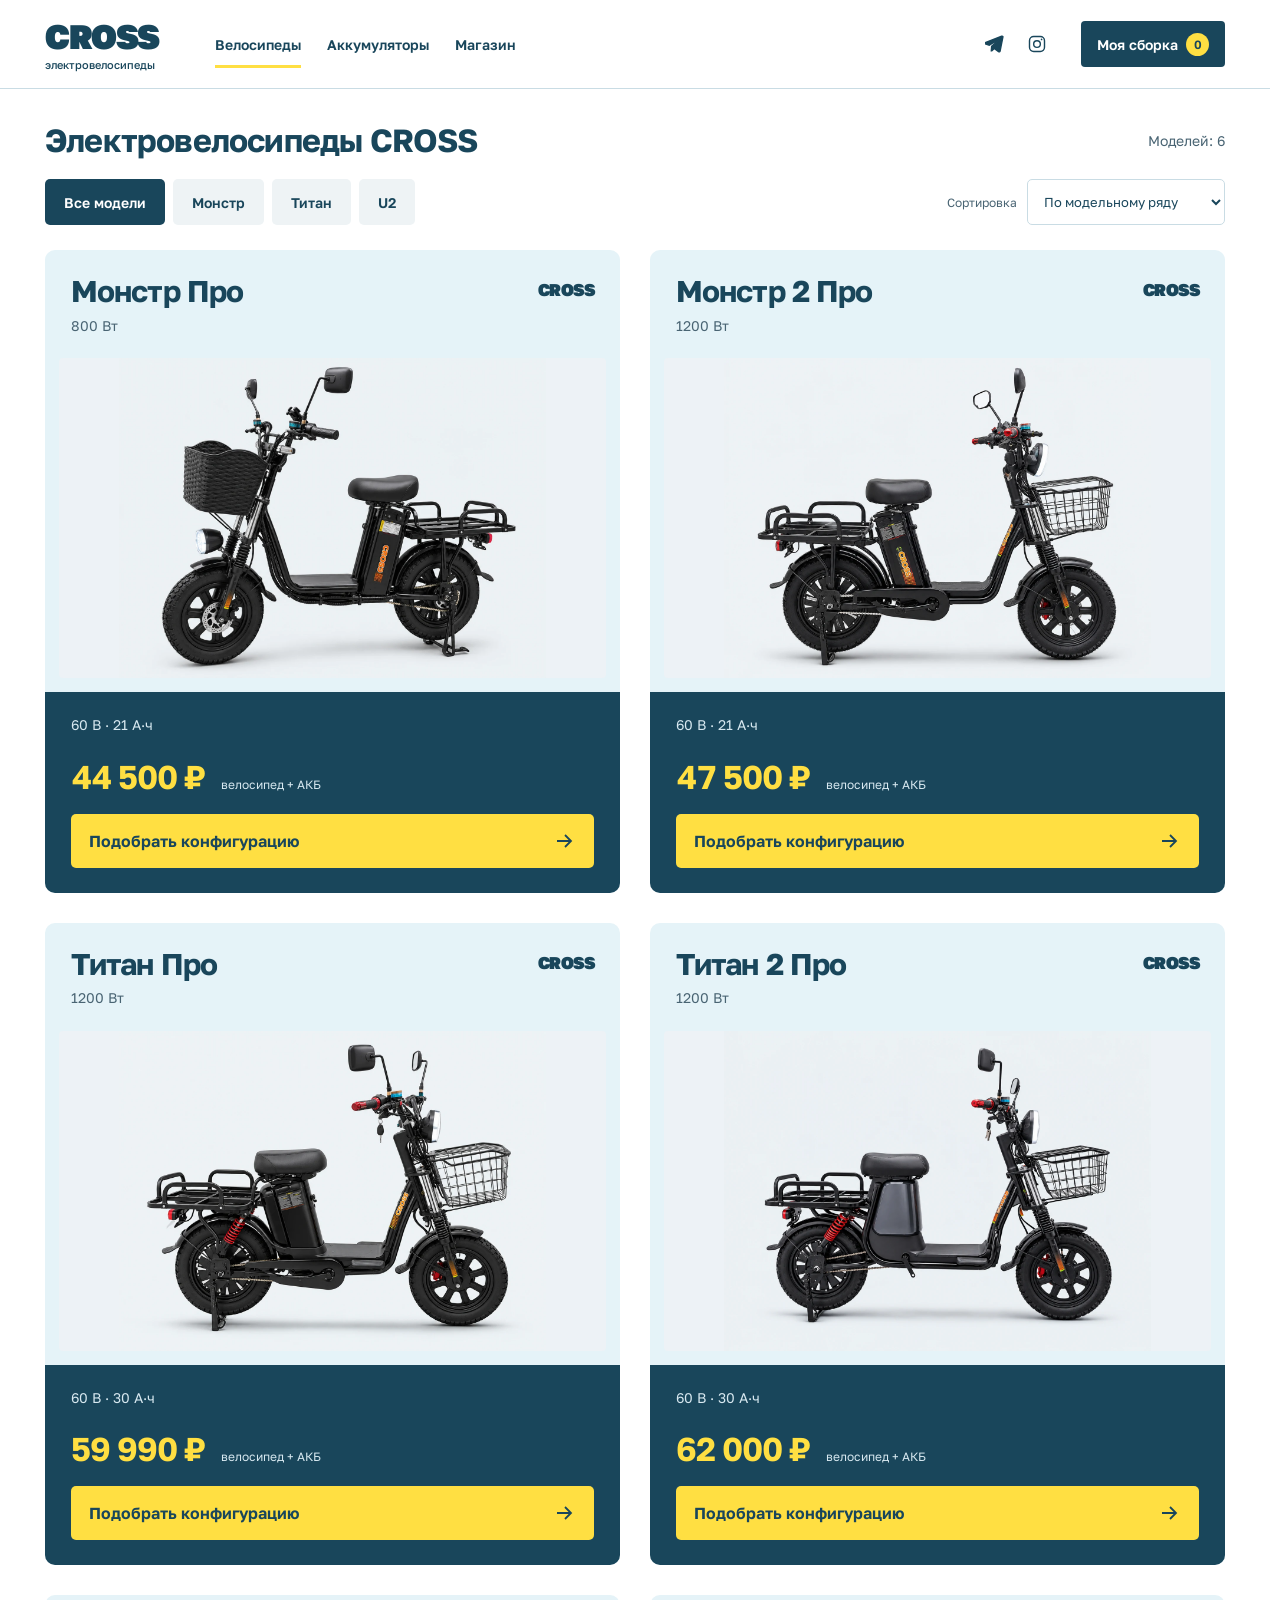
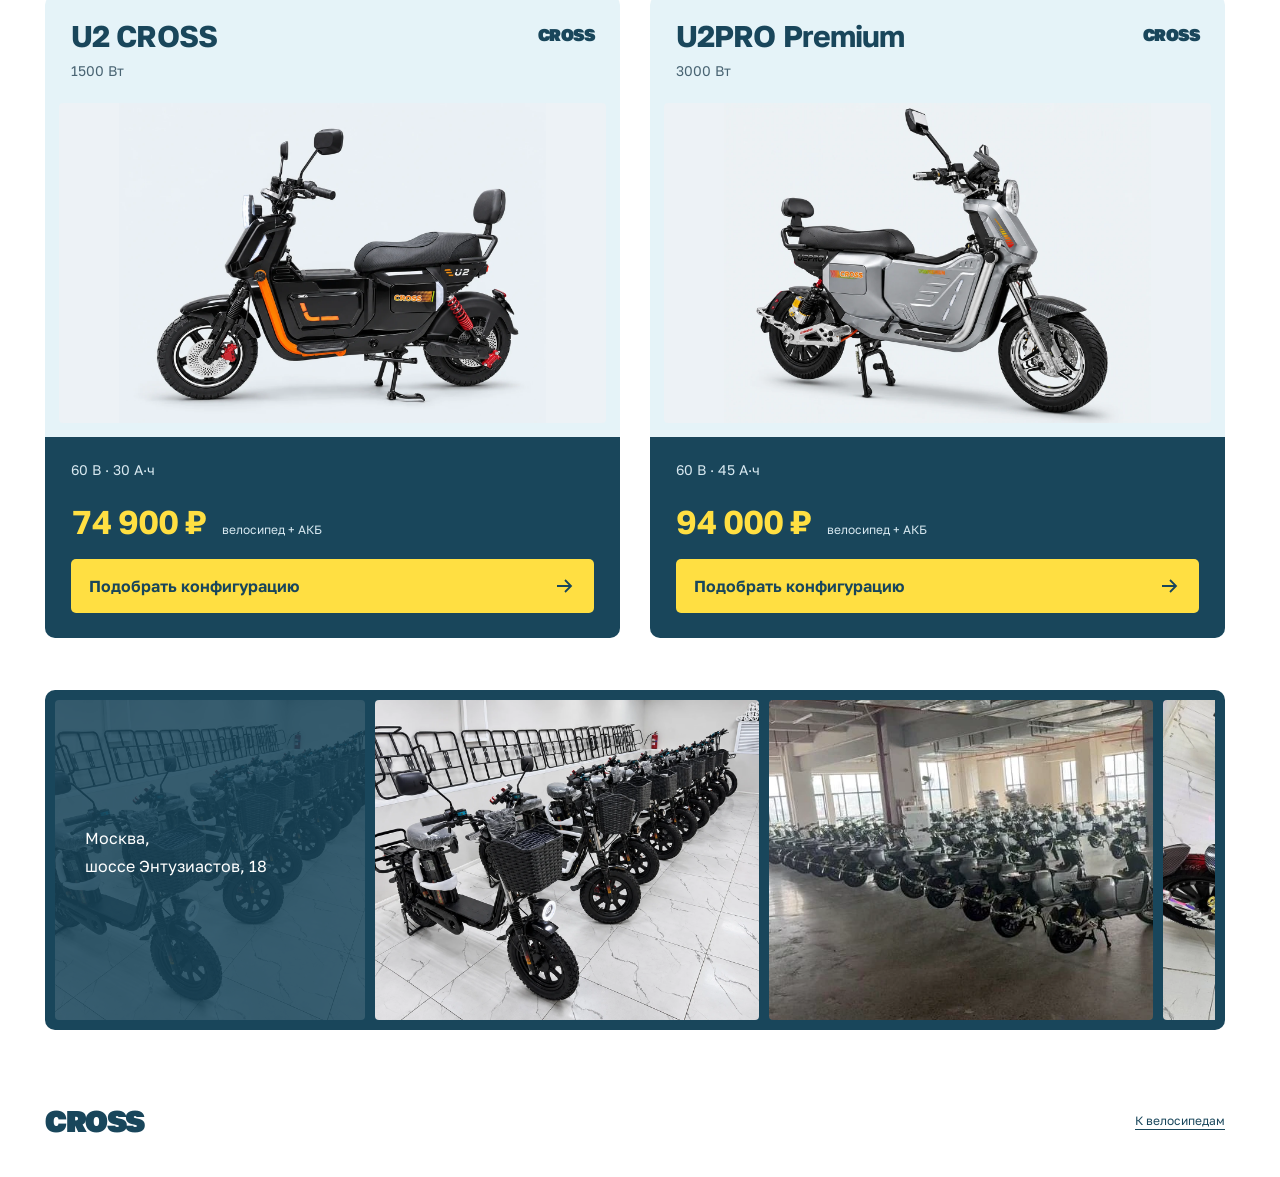
==== commit c4e27b79: "Stabilize slow header motion and remove competing page transitions" ====
--- a/public/mockup-2/index.html
+++ b/public/mockup-2/index.html
@@ -5,7 +5,11 @@
 <link rel="icon" href="data:,"><link rel="preload" href="./assets/GolosText.ttf" as="font" type="font/ttf" crossorigin><link rel="stylesheet" href="./storefront.css"><script type="module" src="./storefront.js"></script>
 <link rel="stylesheet" href="./extras.css">
 <link rel="stylesheet" href="./shop-motion.css">
-<link rel="stylesheet" href="./navigation.css?v=2">
+<link rel="stylesheet" href="./navigation.css?v=3">
+<link rel="prefetch" href="./batteries/">
+<link rel="prefetch" href="./assets/batteries/sample-21.webp" as="image">
+<link rel="prefetch" href="./assets/batteries/sample-30.webp" as="image">
+<link rel="prefetch" href="./assets/batteries/sample-45.webp" as="image">
 <link rel="stylesheet" href="./order.css"><script type="module" src="./order.js"></script>
 <link rel="stylesheet" href="./header-layout.css?v=2"><script type="module" src="./header-layout.js?v=2"></script>
 </head><body>
--- a/public/mockup-2/navigation.css
+++ b/public/mockup-2/navigation.css
@@ -1,23 +1,11 @@
 html{scrollbar-gutter:stable}
 @view-transition{navigation:auto}
-::view-transition-old(root),::view-transition-new(root){animation:none}
-.header{view-transition-name:site-header}
-::view-transition-group(site-header){animation-duration:0s}
-::view-transition-old(site-header){display:none}
-::view-transition-new(site-header){animation:none}
+::view-transition-group(root){animation-duration:240ms}
+::view-transition-old(root),::view-transition-new(root){animation-duration:240ms;animation-timing-function:ease-in-out}
 .social-links>a,.social-links>span{display:grid;place-items:center;width:44px;height:44px;color:#fff}
 .social-links svg{width:20px;height:20px;fill:none;stroke:currentColor;stroke-width:1.7}
 .social-links a:hover{color:var(--yellow)}
 
-@media (prefers-reduced-motion: no-preference) {
-  main { animation: catalogue-in 320ms ease-out both; }
-}
-
-@keyframes catalogue-in {
-  from { transform: translateY(6px); }
-  to { transform: translateY(0); }
-}
-
 @media (prefers-reduced-motion: reduce) {
   @view-transition { navigation: none; }
 }
--- a/public/mockup-2/header-layout.css
+++ b/public/mockup-2/header-layout.css
@@ -1,8 +1,8 @@
 .topline{display:none}
-.header{width:100%;margin-inline:auto;transition:width .3s ease,top .3s ease,border-radius .3s ease,box-shadow .3s ease;background:#fff}
-.header.is-floating{top:12px;width:calc(100% - 48px);max-width:1328px;border:1px solid var(--line);border-radius:14px;box-shadow:0 6px 24px #19465b14}
+.header{width:100%;margin-inline:auto;transition:width .6s cubic-bezier(.22,1,.36,1),top .6s cubic-bezier(.22,1,.36,1),border-radius .6s ease,box-shadow .6s ease;background:#fff}
+.header.is-floating{top:12px;width:min(1328px,calc(100% - 48px));border:1px solid var(--line);border-radius:14px;box-shadow:0 6px 24px #19465b14}
 .header.is-floating .header-inner{width:calc(100% - 40px)}
-.header .header-inner{display:grid;grid-template-columns:auto 1fr auto auto;gap:24px;min-height:88px;padding-block:12px;align-items:center}
+.header .header-inner{display:grid;grid-template-columns:auto 1fr auto auto;gap:24px;min-height:88px;padding-block:12px;align-items:center;transition:width .6s cubic-bezier(.22,1,.36,1)}
 .header .logo{font-size:34px}
 .header nav{justify-self:start;margin-left:32px;gap:26px;order:initial;width:auto}
 .header nav a{position:relative;min-height:48px;text-decoration:none}
@@ -28,4 +28,4 @@
  .header nav{grid-column:1/-1;grid-row:2;display:flex;justify-content:space-between;justify-self:stretch;width:100%;gap:12px;font-size:13px}
  .header nav a{min-height:44px}
 }
-@media(prefers-reduced-motion:reduce){.header{transition:none}}
+@media(prefers-reduced-motion:reduce){.header,.header .header-inner{transition:none}}
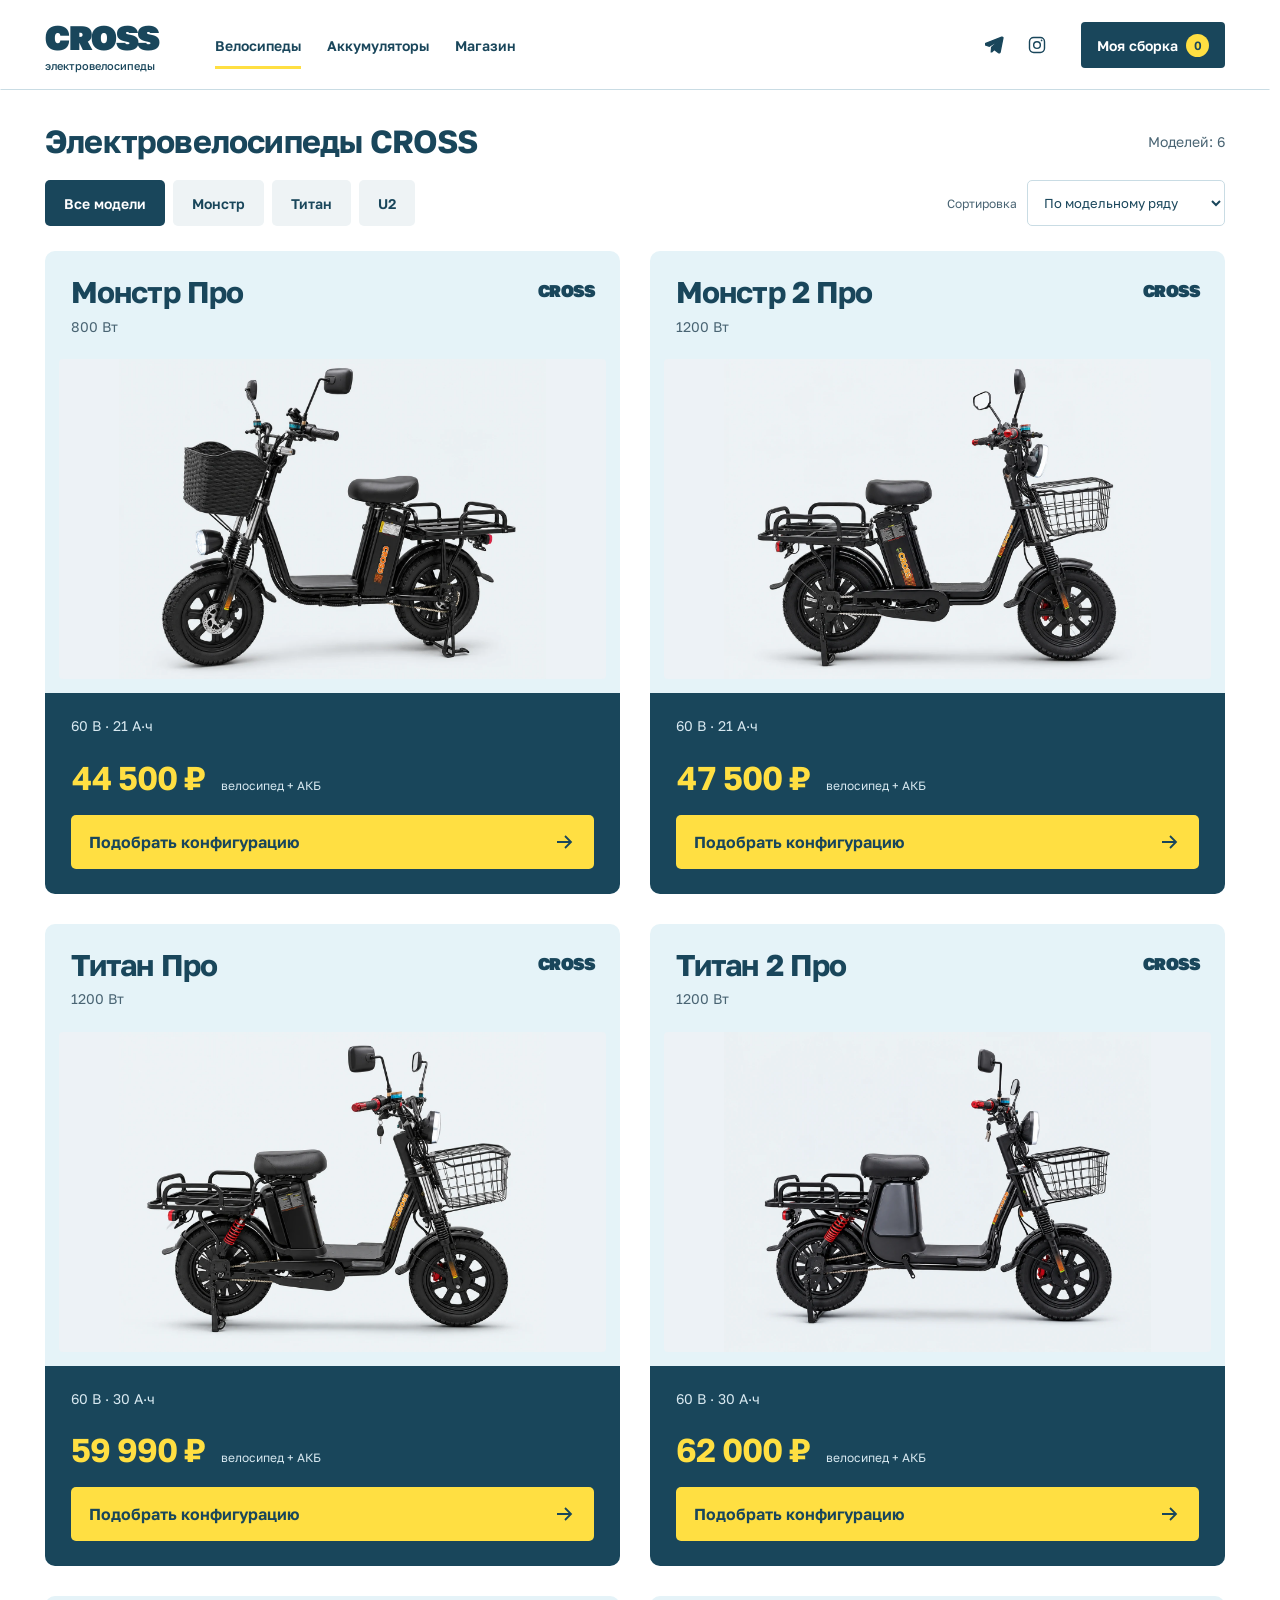
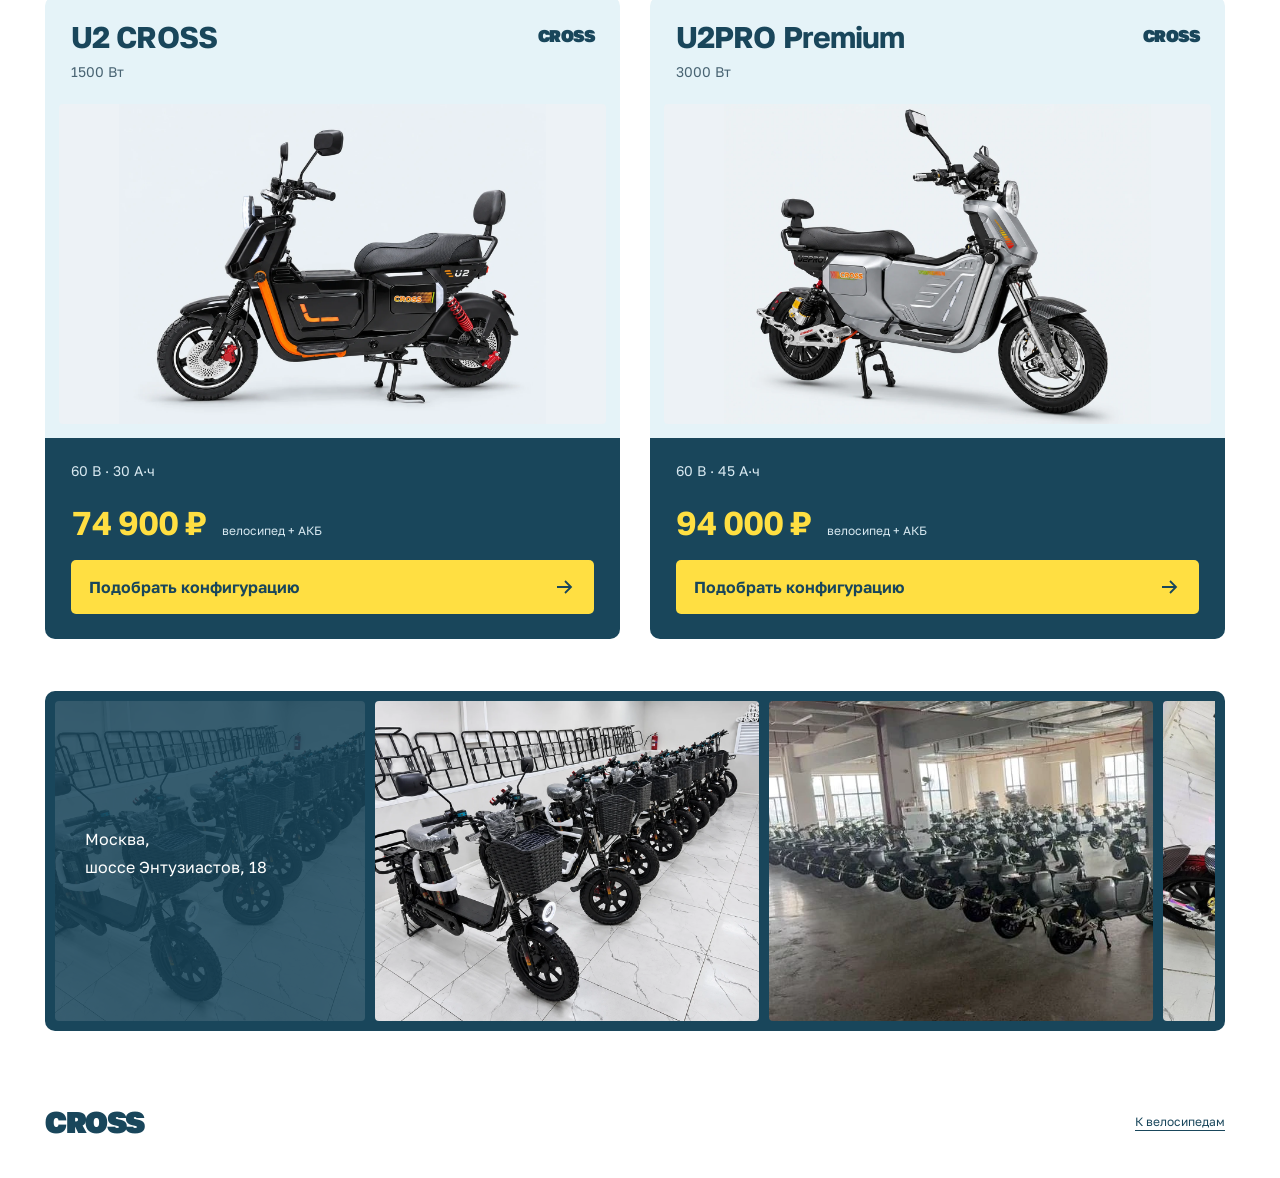
==== commit 8d0b04dc: "Keep header and document mounted during catalogue navigation" ====
--- a/public/mockup-2/index.html
+++ b/public/mockup-2/index.html
@@ -5,13 +5,13 @@
 <link rel="icon" href="data:,"><link rel="preload" href="./assets/GolosText.ttf" as="font" type="font/ttf" crossorigin><link rel="stylesheet" href="./storefront.css"><script type="module" src="./storefront.js"></script>
 <link rel="stylesheet" href="./extras.css">
 <link rel="stylesheet" href="./shop-motion.css">
-<link rel="stylesheet" href="./navigation.css?v=3">
+<link rel="stylesheet" href="./navigation.css?v=4"><script type="module" src="./navigation.js"></script>
 <link rel="prefetch" href="./batteries/">
 <link rel="prefetch" href="./assets/batteries/sample-21.webp" as="image">
 <link rel="prefetch" href="./assets/batteries/sample-30.webp" as="image">
 <link rel="prefetch" href="./assets/batteries/sample-45.webp" as="image">
 <link rel="stylesheet" href="./order.css"><script type="module" src="./order.js"></script>
-<link rel="stylesheet" href="./header-layout.css?v=2"><script type="module" src="./header-layout.js?v=2"></script>
+<link rel="stylesheet" href="./header-layout.css?v=3"><script type="module" src="./header-layout.js?v=3"></script>
 </head><body>
 <a class="skip" href="#catalog">Перейти к велосипедам</a>
 <header class="header"><div class="wrap header-inner">
--- a/public/mockup-2/navigation.css
+++ b/public/mockup-2/navigation.css
@@ -1,7 +1,5 @@
 html{scrollbar-gutter:stable}
-@view-transition{navigation:auto}
-::view-transition-group(root){animation-duration:240ms}
-::view-transition-old(root),::view-transition-new(root){animation-duration:240ms;animation-timing-function:ease-in-out}
+@view-transition{navigation:none}
 .social-links>a,.social-links>span{display:grid;place-items:center;width:44px;height:44px;color:#fff}
 .social-links svg{width:20px;height:20px;fill:none;stroke:currentColor;stroke-width:1.7}
 .social-links a:hover{color:var(--yellow)}
--- a/public/mockup-2/header-layout.css
+++ b/public/mockup-2/header-layout.css
@@ -1,8 +1,8 @@
 .topline{display:none}
-.header{width:100%;margin-inline:auto;transition:width .6s cubic-bezier(.22,1,.36,1),top .6s cubic-bezier(.22,1,.36,1),border-radius .6s ease,box-shadow .6s ease;background:#fff}
+.header{--header-motion:.9s cubic-bezier(.45,0,.2,1);width:100%;margin-inline:auto;border:1px solid transparent;border-bottom-color:var(--line);transition:width var(--header-motion),top var(--header-motion),border-radius var(--header-motion),box-shadow var(--header-motion),border-color var(--header-motion);background:#fff}
 .header.is-floating{top:12px;width:min(1328px,calc(100% - 48px));border:1px solid var(--line);border-radius:14px;box-shadow:0 6px 24px #19465b14}
 .header.is-floating .header-inner{width:calc(100% - 40px)}
-.header .header-inner{display:grid;grid-template-columns:auto 1fr auto auto;gap:24px;min-height:88px;padding-block:12px;align-items:center;transition:width .6s cubic-bezier(.22,1,.36,1)}
+.header .header-inner{display:grid;grid-template-columns:auto 1fr auto auto;gap:24px;min-height:88px;padding-block:12px;align-items:center;transition:width var(--header-motion)}
 .header .logo{font-size:34px}
 .header nav{justify-self:start;margin-left:32px;gap:26px;order:initial;width:auto}
 .header nav a{position:relative;min-height:48px;text-decoration:none}
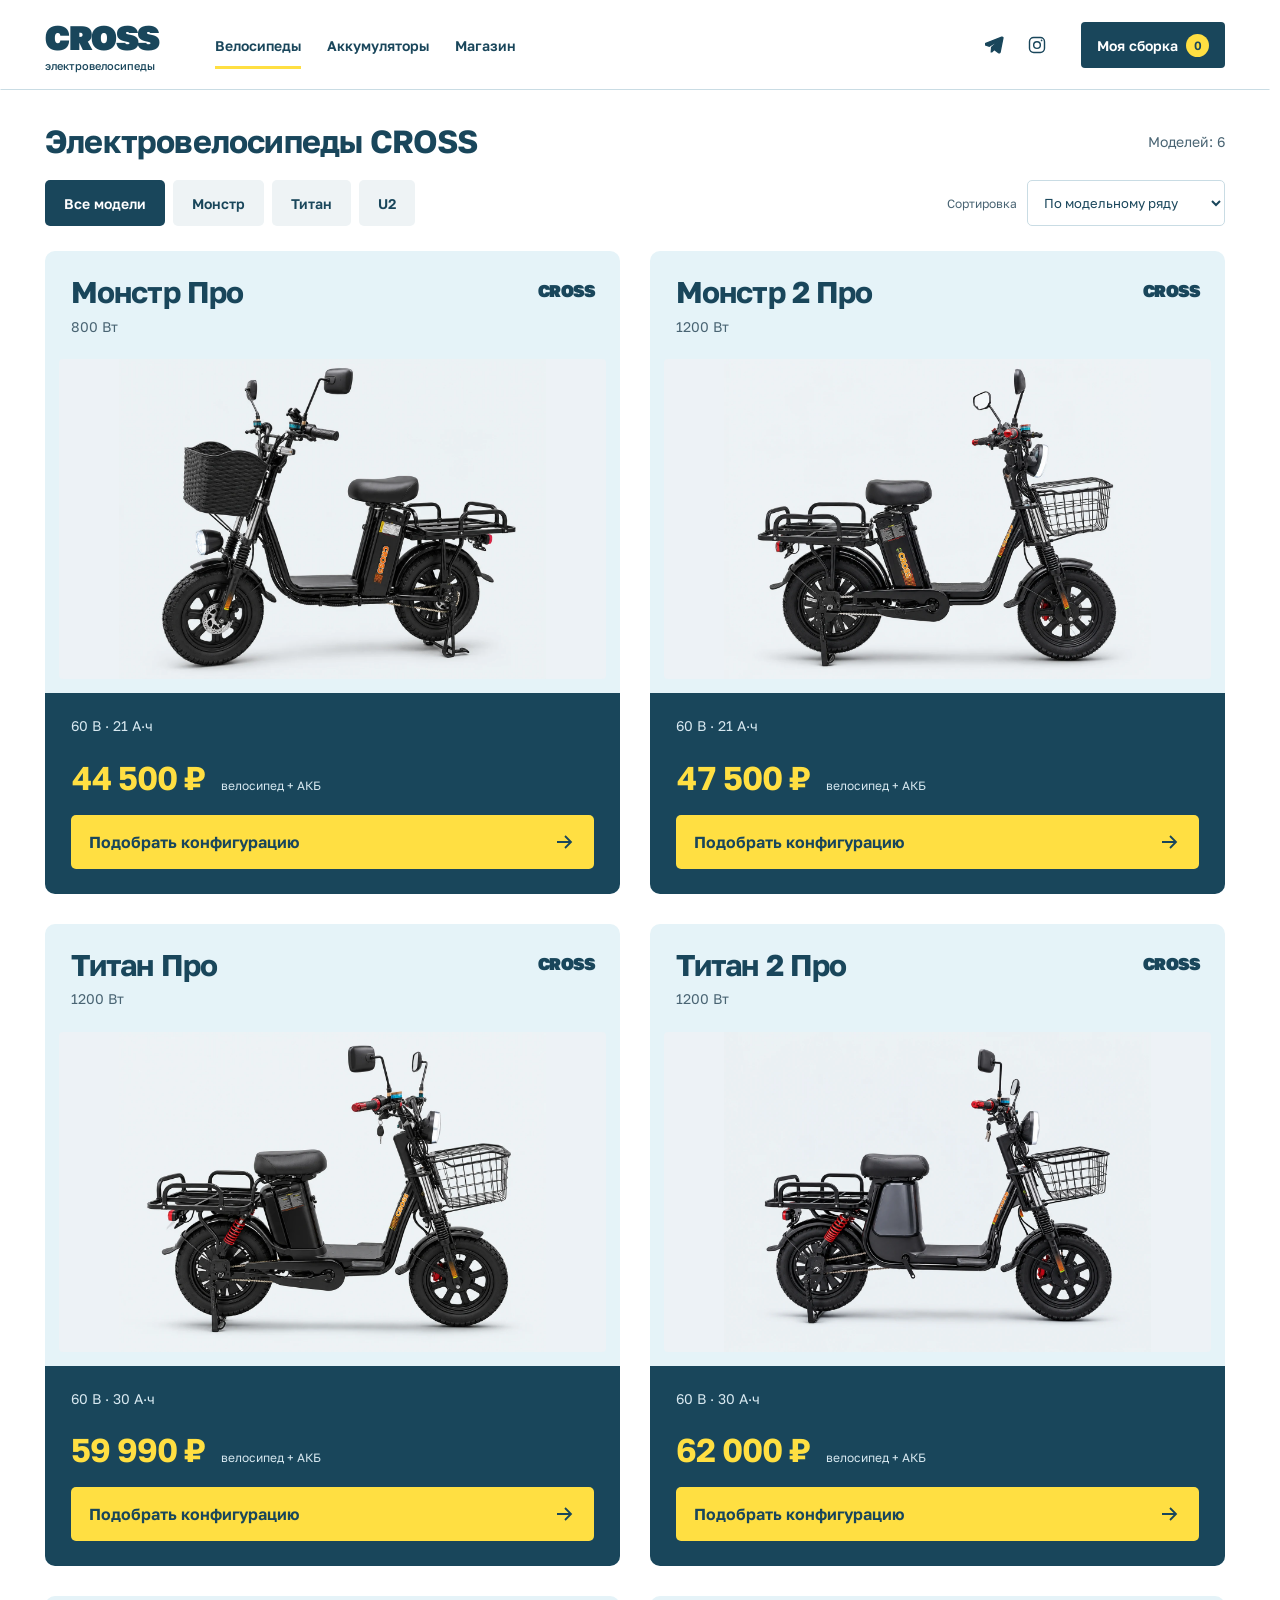
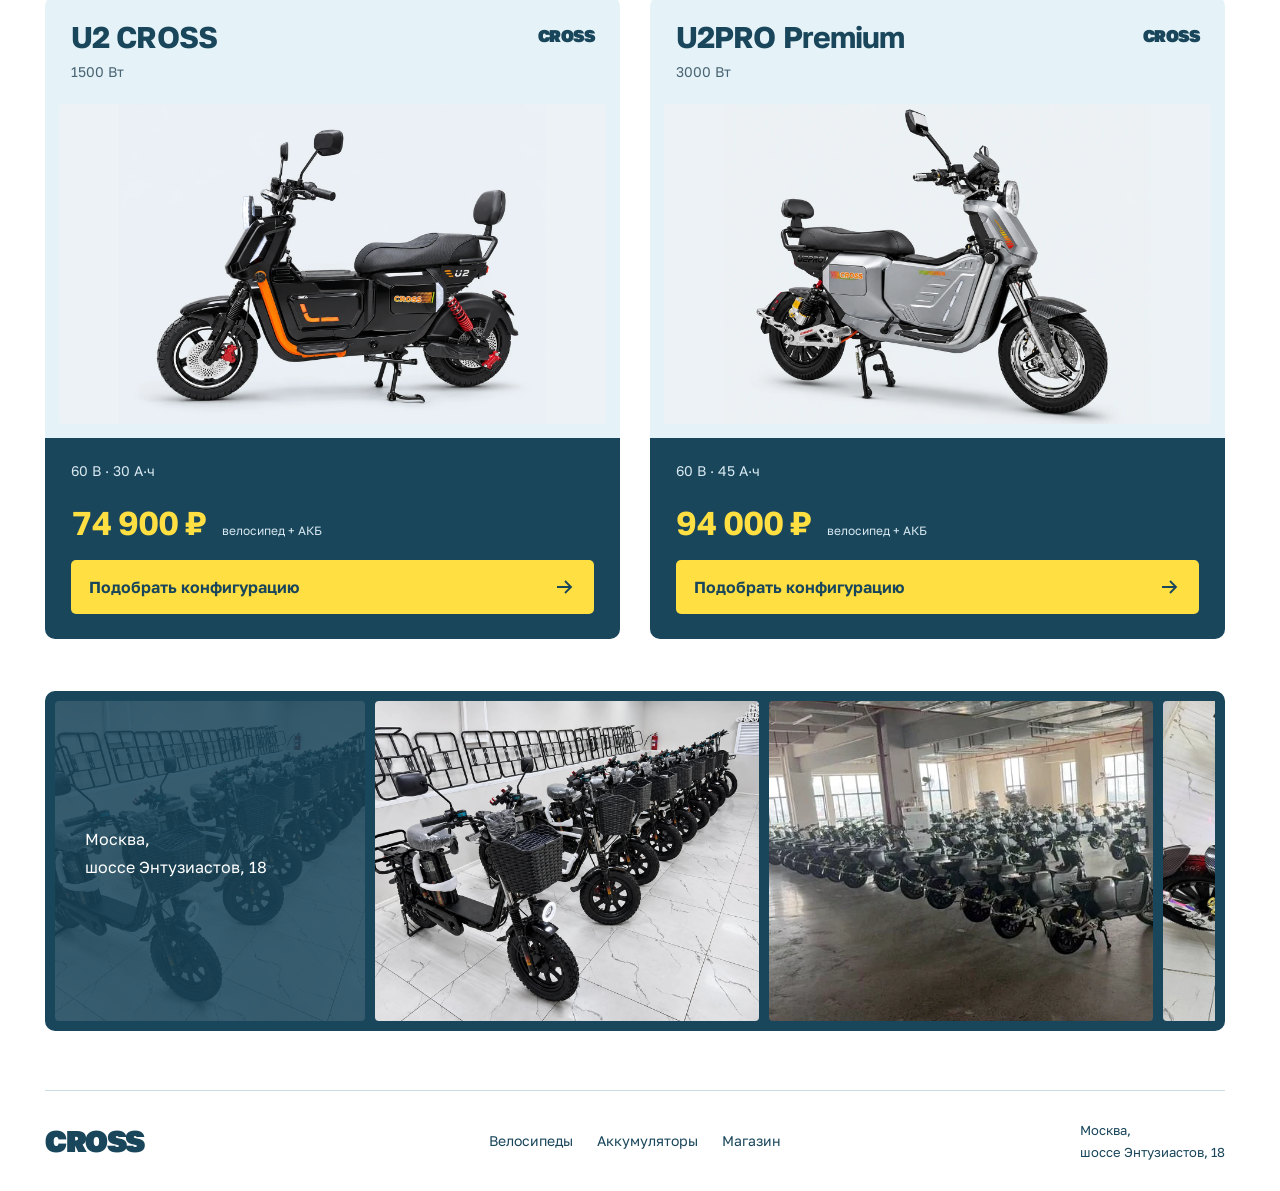
==== commit 1f83e319: "Unify footer, animate filtering and sorting, remove gallery enlargement" ====
--- a/public/mockup-2/index.html
+++ b/public/mockup-2/index.html
@@ -12,6 +12,7 @@
 <link rel="prefetch" href="./assets/batteries/sample-45.webp" as="image">
 <link rel="stylesheet" href="./order.css"><script type="module" src="./order.js"></script>
 <link rel="stylesheet" href="./header-layout.css?v=3"><script type="module" src="./header-layout.js?v=3"></script>
+<link rel="stylesheet" href="./footer.css">
 </head><body>
 <a class="skip" href="#catalog">Перейти к велосипедам</a>
 <header class="header"><div class="wrap header-inner">
@@ -24,12 +25,11 @@
 <section class="wrap catalog" id="catalog" aria-labelledby="catalog-title"><div class="catalog-heading"><h1 id="catalog-title">Электровелосипеды CROSS</h1><span id="result-count" role="status">6 моделей</span></div><div class="toolbar"><div class="families" aria-label="Семейство велосипеда"><button data-family="all" aria-pressed="true">Все модели</button><button data-family="monster" aria-pressed="false">Монстр</button><button data-family="titan" aria-pressed="false">Титан</button><button data-family="u2" aria-pressed="false">U2</button></div><label class="sort">Сортировка<select id="sort"><option value="default">По модельному ряду</option><option value="price">Сначала дешевле</option><option value="price-desc">Сначала дороже</option></select></label></div><div id="feed" class="feed"><p>Загружаем модели CROSS…</p></div><noscript><p>Включите JavaScript, чтобы выбрать комплектацию.</p></noscript></section>
 <section class="wrap shop-gallery" id="store" aria-labelledby="shop-title">
   <div class="shop-panel"><img src="./assets/shop/shop-6.webp" alt="" loading="lazy"><div class="shop-contact"><p id="shop-title">Москва,<br>шоссе Энтузиастов, 18</p></div></div>
-  <div class="shop-photos" aria-label="Фотографии магазина и велосипедов"><button class="shop-photo" data-shop-photo="./assets/shop/shop-6.webp" data-caption="Велосипеды в магазине CROSS" aria-label="Увеличить фотографию магазина"><img src="./assets/shop/shop-6.webp" alt="Ряд велосипедов в магазине CROSS" loading="lazy"></button><button class="shop-photo" data-shop-photo="./assets/shop/shop-66.webp" data-caption="Ряды велосипедов из публикации CROSS" aria-label="Увеличить фотографию помещения с велосипедами"><img src="./assets/shop/shop-66.webp" alt="Помещение с рядами велосипедов из канала CROSS" loading="lazy"></button><button class="shop-photo" data-shop-photo="./assets/shop/shop-68.webp" data-caption="U2PRO Premium из публикации CROSS" aria-label="Увеличить фотографию U2PRO Premium"><img src="./assets/shop/shop-68.webp" alt="Несколько велосипедов U2PRO Premium" loading="lazy"></button></div>
+  <div class="shop-photos" aria-label="Фотографии магазина и велосипедов"><div class="shop-photo"><img src="./assets/shop/shop-6.webp" alt="Ряд велосипедов в магазине CROSS" loading="lazy"></div><div class="shop-photo"><img src="./assets/shop/shop-66.webp" alt="Помещение с рядами велосипедов из канала CROSS" loading="lazy"></div><div class="shop-photo"><img src="./assets/shop/shop-68.webp" alt="Несколько велосипедов U2PRO Premium" loading="lazy"></div></div>
 </section>
-</main><footer class="wrap footer"><a class="logo" href="./">CROSS</a><a href="#catalog">К велосипедам</a></footer>
+</main><footer class="wrap footer"><a class="logo" href="./" aria-label="CROSS, главная">CROSS</a><nav aria-label="Навигация в подвале"><a href="./#catalog">Велосипеды</a><a href="./batteries/">Аккумуляторы</a><a href="./#store">Магазин</a></nav><address>Москва,<br>шоссе Энтузиастов, 18</address></footer>
 <dialog id="saved-dialog" aria-labelledby="saved-title"><div class="dialog-heading"><h2 id="saved-title">Моя сборка</h2><button id="close-saved" class="close" aria-label="Закрыть"><svg viewBox="0 0 24 24" aria-hidden="true"><path d="m6 6 12 12M18 6 6 18"/></svg></button></div><div id="saved-content"></div></dialog>
 <dialog id="battery-dialog" aria-labelledby="battery-dialog-title"><div class="dialog-heading"><h2 id="battery-dialog-title">Аккумулятор CROSS</h2><button class="close" data-close-dialog aria-label="Закрыть"><svg viewBox="0 0 24 24" aria-hidden="true"><path d="m6 6 12 12M18 6 6 18"/></svg></button></div><p>Узнайте стоимость и совместимость с вашим велосипедом в магазине.</p><a class="contact-call" href="tel:+79261039797">Позвонить: +7 926 103-97-97</a></dialog>
-<dialog id="photo-dialog" aria-labelledby="photo-dialog-title"><div class="dialog-heading"><h2 id="photo-dialog-title">Фотография CROSS</h2><button class="close" data-close-dialog aria-label="Закрыть"><svg viewBox="0 0 24 24" aria-hidden="true"><path d="m6 6 12 12M18 6 6 18"/></svg></button></div><img id="shop-full-photo" alt=""></dialog>
 <dialog id="order-dialog" aria-labelledby="order-title">
 <div class="dialog-heading"><h2 id="order-title">Оформить заказ</h2><button id="close-order" class="close" aria-label="Закрыть"><svg viewBox="0 0 24 24" aria-hidden="true"><path d="m6 6 12 12M18 6 6 18"/></svg></button></div>
 <div id="order-configuration"></div>
--- a/public/mockup-2/header-layout.css
+++ b/public/mockup-2/header-layout.css
@@ -29,3 +29,4 @@
  .header nav a{min-height:44px}
 }
 @media(prefers-reduced-motion:reduce){.header,.header .header-inner{transition:none}}
+@media(max-width:360px){.header .header-inner{column-gap:6px}.header .logo{font-size:24px}.header .saved-button{font-size:11px;padding:8px}.header .social-links>a,.header .social-links>span{width:28px}}
--- a/public/mockup-2/footer.css
+++ b/public/mockup-2/footer.css
@@ -0,0 +1,8 @@
+body{min-height:100svh;display:flex;flex-direction:column}
+body>main{flex:1}
+.footer{display:grid;grid-template-columns:1fr auto 1fr;align-items:center;gap:32px;border-top:1px solid var(--line);padding-block:28px;margin-top:24px}
+.footer nav{display:flex;gap:24px;flex-wrap:wrap}
+.footer nav a{display:inline-flex;align-items:center;min-height:44px;text-decoration:none;font-size:14px}
+.footer nav a:hover{text-decoration:underline}
+.footer address{justify-self:end;font-style:normal;font-size:13px;line-height:1.7}
+@media(max-width:760px){.footer{grid-template-columns:1fr auto;gap:16px;padding-block:24px}.footer nav{grid-column:1/-1;grid-row:2;gap:20px}.footer address{font-size:12px}.footer nav a{font-size:13px}}
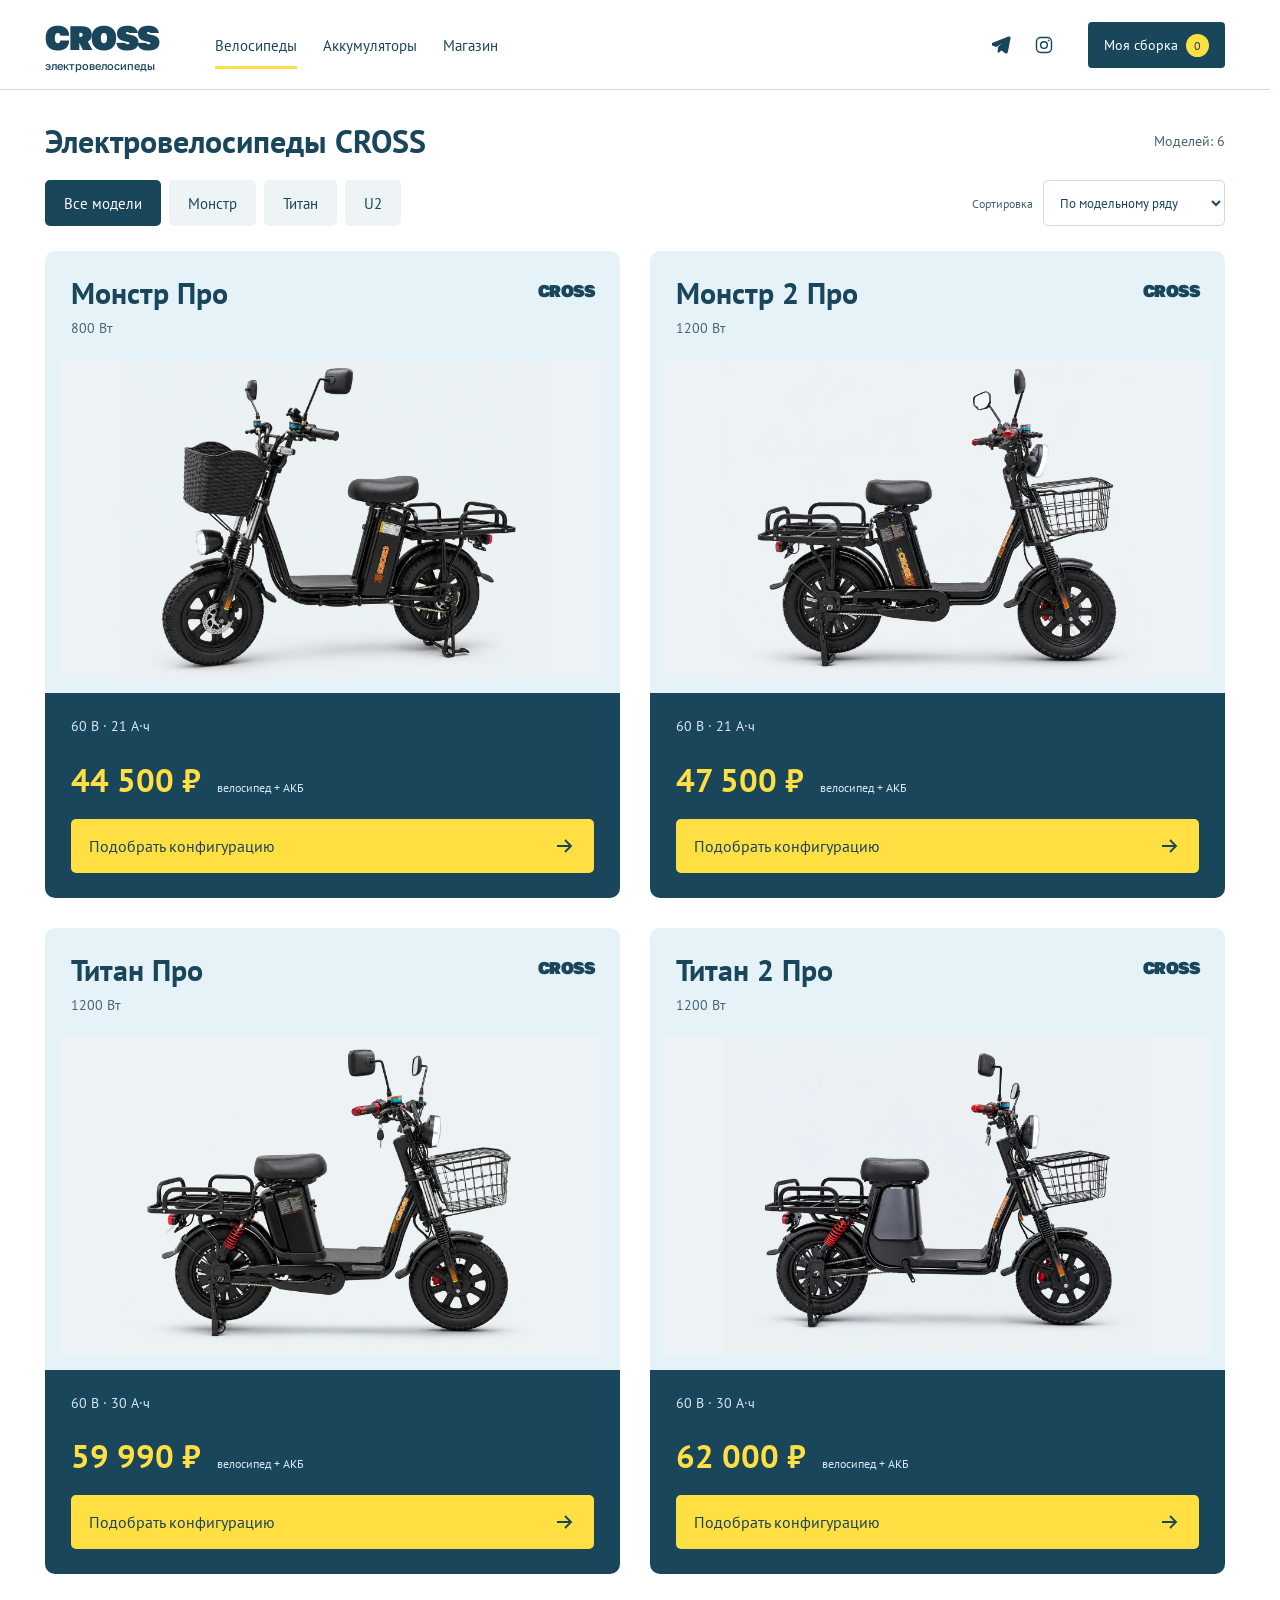
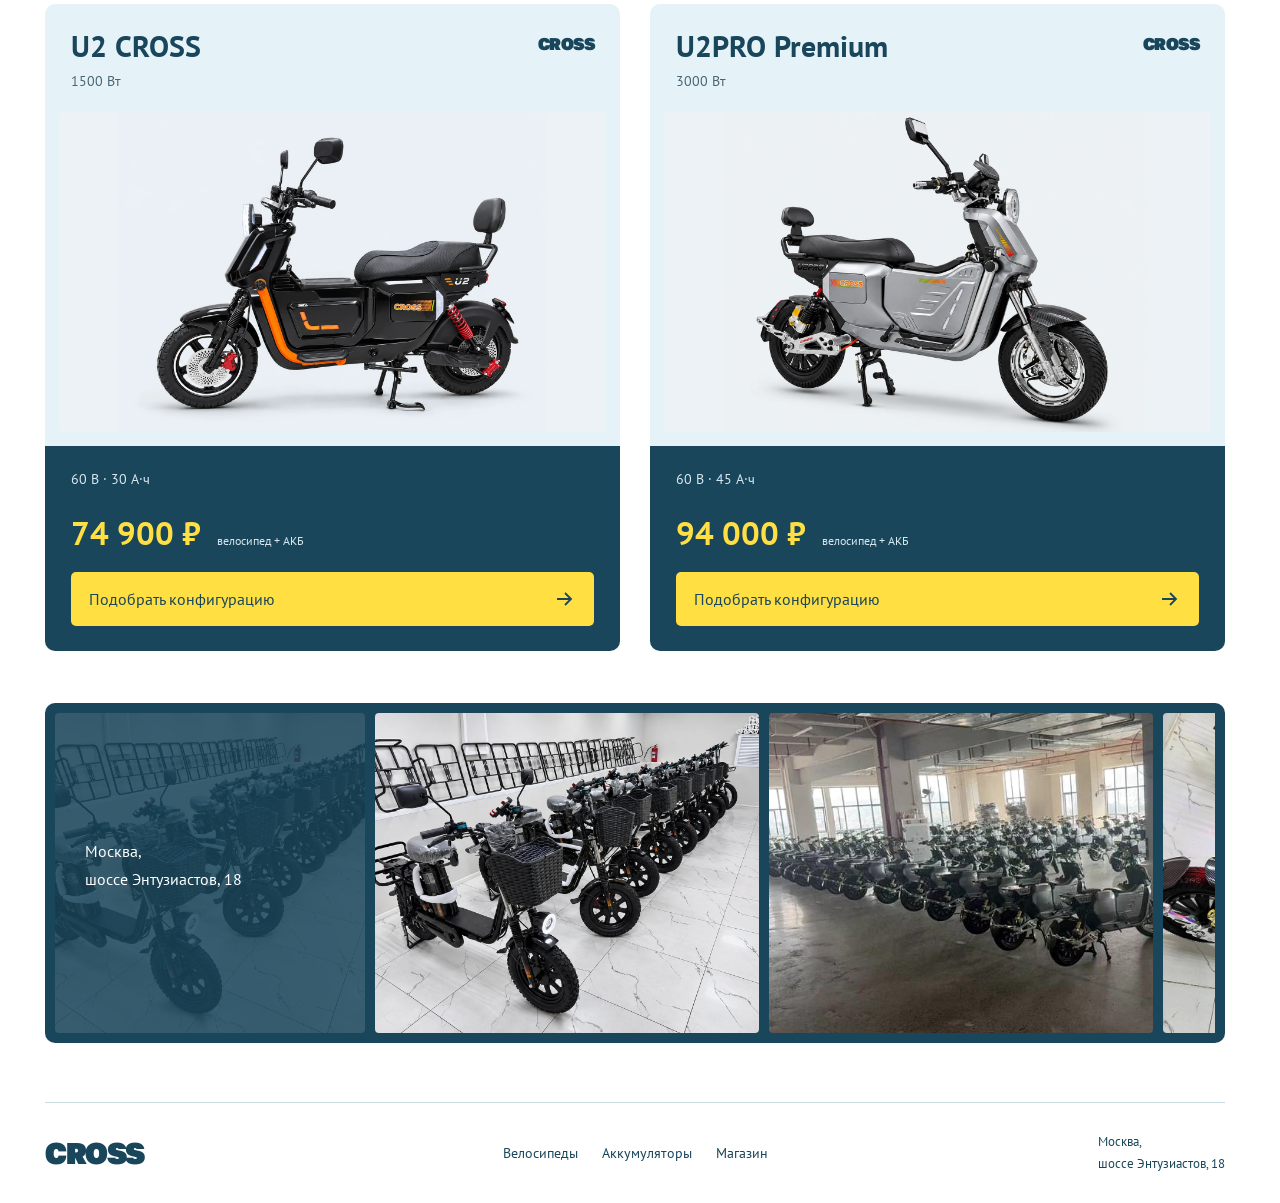
==== commit a6a2b232: "Replace catalogue typography with PT Sans and lighter controls" ====
--- a/public/mockup-2/index.html
+++ b/public/mockup-2/index.html
@@ -13,6 +13,7 @@
 <link rel="stylesheet" href="./order.css"><script type="module" src="./order.js"></script>
 <link rel="stylesheet" href="./header-layout.css?v=3"><script type="module" src="./header-layout.js?v=3"></script>
 <link rel="stylesheet" href="./footer.css">
+<link rel="preload" href="./assets/PTSans-Regular.ttf" as="font" type="font/ttf" crossorigin><link rel="preload" href="./assets/PTSans-Bold.ttf" as="font" type="font/ttf" crossorigin><link rel="stylesheet" href="./typography.css">
 </head><body>
 <a class="skip" href="#catalog">Перейти к велосипедам</a>
 <header class="header"><div class="wrap header-inner">
--- a/public/mockup-2/storefront.css
+++ b/public/mockup-2/storefront.css
@@ -1,5 +1,7 @@
 @font-face{font-family:Golos;src:url('./assets/GolosText.ttf') format('truetype');font-weight:100 900;font-display:swap}
-:root{--ink:#19465b;--ice:#e5f3f8;--yellow:#ffdf42;--orange:#ff7645;--muted:#496473;--line:#c9dce4;color:var(--ink);background:#fff;font-family:Golos,Arial,sans-serif;font-synthesis:none;scroll-behavior:smooth;scroll-padding-top:110px}
+@font-face{font-family:'PT Sans';src:url('./assets/PTSans-Regular.ttf') format('truetype');font-weight:400;font-style:normal;font-display:swap}
+@font-face{font-family:'PT Sans';src:url('./assets/PTSans-Bold.ttf') format('truetype');font-weight:700;font-style:normal;font-display:swap}
+:root{--ink:#19465b;--ice:#e5f3f8;--yellow:#ffdf42;--orange:#ff7645;--muted:#496473;--line:#c9dce4;color:var(--ink);background:#fff;font-family:'PT Sans',Arial,sans-serif;font-synthesis:none;scroll-behavior:smooth;scroll-padding-top:110px}
 *{box-sizing:border-box}body{margin:0}button,input,select{font:inherit}button,a,select{-webkit-tap-highlight-color:transparent}button,a{touch-action:manipulation}a{color:inherit;text-underline-offset:4px}button{cursor:pointer}button,select{min-height:46px}button{border:0}button:focus-visible,a:focus-visible,select:focus-visible,input:focus-visible+span{outline:3px solid #bd410d;outline-offset:4px}::selection{background:var(--yellow);color:var(--ink)}h1,h2,h3,p{margin:0}svg{width:24px;height:24px;fill:none;stroke:currentColor;stroke-width:1.8;flex:none}.wrap{width:min(1180px,calc(100% - 64px));margin-inline:auto}.topline{background:var(--ink);color:#fff;font-size:13px}.topline .wrap{display:flex;justify-content:space-between;padding-block:11px}.topline a{text-decoration:none}.header{position:sticky;top:0;z-index:10;background:#fff;border-bottom:1px solid var(--line)}.header-inner{display:flex;align-items:center;justify-content:space-between;gap:28px;min-height:88px}.logo{font-weight:900;font-style:italic;font-size:36px;letter-spacing:-1.5px;text-decoration:none;line-height:1}.logo span{display:block;font-style:normal;font-size:10px;letter-spacing:0;font-weight:500;margin-top:6px}.header nav{display:flex;gap:32px;font-weight:600;font-size:14px}.header nav a{text-decoration:none;display:flex;align-items:center;min-height:44px}.header nav a:hover{text-decoration:underline}.saved-button{background:var(--ice);color:var(--ink);padding:10px 16px;border-radius:6px;font-weight:600;white-space:nowrap}.saved-button span{display:inline-grid;place-items:center;background:var(--ink);color:white;min-width:23px;height:23px;border-radius:50%;margin-left:8px;font-size:12px}.intro{padding-block:42px 35px;display:flex;align-items:end;justify-content:space-between;gap:30px}.intro h1{font-size:clamp(30px,3.1vw,46px);line-height:1.12;letter-spacing:-1.5px;font-weight:750}.intro p{font-size:16px;margin-top:16px;color:var(--muted)}.intro-link{display:flex;align-items:center;gap:25px;font-weight:600;font-size:15px;white-space:nowrap;padding-bottom:6px;text-decoration:none;border-bottom:2px solid var(--ink)}.catalog{padding-top:20px;scroll-margin-top:10px}.catalog-heading{display:flex;justify-content:space-between;align-items:center;margin-bottom:20px}.catalog h2{font-size:25px;letter-spacing:-.6px}.catalog-heading>span{font-size:14px;color:var(--muted)}.toolbar{display:flex;justify-content:space-between;align-items:center;gap:20px;margin-bottom:25px}.families{display:flex;gap:8px;flex-wrap:wrap}.families button{padding:10px 19px;border-radius:5px;background:#eef3f5;color:var(--ink);font-weight:600;font-size:14px}.families button[aria-pressed=true]{background:var(--ink);color:#fff}.sort{font-size:12px;color:var(--muted);display:flex;align-items:center;gap:10px}.sort select{border:1px solid var(--line);color:var(--ink);background:#fff;padding:8px 30px 8px 12px;border-radius:5px;font-size:13px;max-width:210px}.feed{display:grid;grid-template-columns:repeat(2,minmax(0,1fr));gap:30px;align-items:start}.bike-card{border-radius:10px;overflow:hidden;background:var(--ice);scroll-margin-top:110px}.bike-heading{display:flex;align-items:start;justify-content:space-between;gap:12px;padding:24px 26px 19px;min-height:108px}.bike-heading h3{font-size:30px;letter-spacing:-.9px;line-height:1.15}.bike-heading p{margin-top:8px;font-size:14px;color:var(--muted)}.brand-stamp{font-weight:900;font-style:italic;font-size:17px;letter-spacing:-.6px;margin-top:5px}.bike-photo{height:320px;position:relative;background:#e8e9e7;margin-inline:14px;overflow:hidden;border-radius:4px}.bike-photo img{width:100%;height:100%;object-fit:cover;display:block}.photo-detail{position:absolute;left:12px;bottom:12px;max-width:calc(100% - 24px);background:#fff;color:var(--ink);padding:8px 11px;border-radius:3px;font-size:12px;font-weight:600}.purchase{background:var(--ink);color:#fff;padding:22px 26px 25px;margin-top:14px}.battery-label{display:flex;justify-content:space-between;align-items:center;gap:12px;font-size:13px;color:#d7e8f0}.battery-label select{width:65%;border:1px solid #7696a5;border-radius:4px;padding:9px 10px;color:#fff;background:var(--ink);font-size:14px}.price-row{display:flex;gap:16px;align-items:baseline;margin:20px 0 18px;font-variant-numeric:tabular-nums}.price-row strong{font-size:33px;letter-spacing:-1px;font-weight:650;color:var(--yellow)}.price-row>span{font-size:12px;color:#d7e8f0}.configure{width:100%;display:flex;align-items:center;justify-content:space-between;padding:15px 18px;background:var(--yellow);color:var(--ink);font-size:16px;font-weight:650;border-radius:5px;transition:background .15s}.configure:hover{background:#ffec87}.configure[aria-expanded=true] svg{transform:rotate(-90deg)}.configuration{padding:25px 26px;background:#f2f8fa}.configuration[hidden]{display:none}fieldset{border:0;padding:0;margin:0}legend{font-weight:650;margin-bottom:14px;font-size:18px}.seat-options{display:grid;grid-template-columns:1fr 1fr;gap:9px}.seat-options label{position:relative;cursor:pointer}.seat-options input{position:absolute;opacity:0;width:1px;height:1px}.seat-options span{display:flex;align-items:center;justify-content:center;min-height:48px;padding:10px 8px;border:1px solid #9eb9c6;border-radius:4px;background:#fff;font-size:14px}.seat-options input:checked+span{background:var(--ink);border-color:var(--ink);color:white}.seat-note{font-size:12px;line-height:1.65;color:var(--muted);margin-top:14px}.build-summary{margin-top:18px;font-size:14px;line-height:1.6}.build-summary small{font-size:12px}.save-build{display:block;width:100%;background:var(--orange);color:#172e3b;border-radius:5px;padding:15px;margin-top:18px;font-weight:650}.save-build:hover{background:#ff916b}.save-status{font-size:13px;line-height:1.5;margin-top:10px}.save-status:empty{margin:0}.preview-note{font-size:12px;line-height:1.6;color:var(--muted);margin-top:22px;max-width:750px}.assembly{display:grid;grid-template-columns:1fr 1fr;gap:50px;padding-block:75px}.assembly h2{font-size:38px;line-height:1.15;letter-spacing:-1px}.assembly p{font-size:16px;line-height:1.65;margin-bottom:15px;max-width:54ch}.assembly a{font-weight:650;display:inline-block;padding-block:12px}.store{background:var(--ice);padding-block:44px}.store-inner{display:flex;justify-content:space-between;align-items:center;gap:28px}.store h2{font-size:30px;margin-bottom:14px}.store p{margin-bottom:15px}.store-phone{font-size:25px;font-weight:650;text-decoration:none}.footer{display:flex;justify-content:space-between;align-items:center;gap:24px;padding-block:34px}.footer p,.footer>a:last-child{font-size:12px}.footer .logo{font-size:30px}dialog{width:min(520px,calc(100% - 28px));max-height:90dvh;overflow:auto;border:0;border-radius:10px;padding:25px;color:var(--ink);overscroll-behavior:contain}dialog::backdrop{background:rgb(13 34 44 / .65)}body:has(dialog[open]){overflow:hidden}.dialog-heading{display:flex;justify-content:space-between;align-items:center;gap:16px;margin-bottom:20px}.dialog-heading h2{font-size:26px}.close{background:var(--ice);display:grid;place-items:center;width:46px;border-radius:5px}.saved-photo{display:block;width:100%;height:230px;object-fit:cover;border-radius:5px;margin-bottom:20px}#saved-content>p{line-height:1.6;margin-top:12px}.saved-price{display:block;font-size:30px;margin-top:18px}.remove-build{width:100%;background:transparent;color:var(--ink);margin-top:10px;text-decoration:underline}.skip:not(:focus){position:absolute;width:1px;height:1px;padding:0;margin:-1px;overflow:hidden;clip-path:inset(50%);white-space:nowrap}.skip:focus{position:fixed;top:10px;left:10px;z-index:30;background:#fff;padding:15px}.image-error{display:grid;place-items:center}.image-error img{object-fit:contain;font-size:15px}*{scrollbar-width:thin;scrollbar-color:#7893a0 #e5f3f8}
 @media(min-width:1600px){.wrap{width:min(1280px,calc(100% - 80px))}.bike-photo{height:355px}}
 @media(max-width:1000px){.header nav{gap:17px}.intro-link{display:none}.toolbar{align-items:start}.sort{flex-direction:column;align-items:start;gap:3px}.bike-heading{padding:20px;min-height:105px}.bike-heading h3{font-size:25px}.brand-stamp{display:none}.bike-photo{height:265px}.purchase,.configuration{padding:20px}.battery-label{display:block}.battery-label select{width:100%;display:block;margin-top:8px}.price-row{gap:8px}.price-row strong{font-size:29px}.price-row>span{font-size:11px}.feed{gap:22px}}
--- a/public/mockup-2/typography.css
+++ b/public/mockup-2/typography.css
@@ -0,0 +1,9 @@
+.logo,.brand-stamp{font-family:Golos,Arial,sans-serif}
+.catalog-heading h1{font-size:32px;font-weight:700;letter-spacing:0;line-height:1.2}
+.bike-heading h3{font-size:30px;font-weight:700;letter-spacing:0;line-height:1.2}
+.header nav,.families button,.sort,.configure,.saved-button,.save-build,.config-field{font-weight:400}
+.header nav,.families button{font-size:15px}
+.configuration h4,.battery-details h2{font-weight:700;letter-spacing:0}
+.price-row strong,.build-total strong{font-weight:700;letter-spacing:0}
+.header .saved-button{font-weight:400}
+@media(max-width:650px){.catalog-heading h1{font-size:27px}.bike-heading h3{font-size:27px}.families button{font-size:14px}.header nav{font-size:14px}}
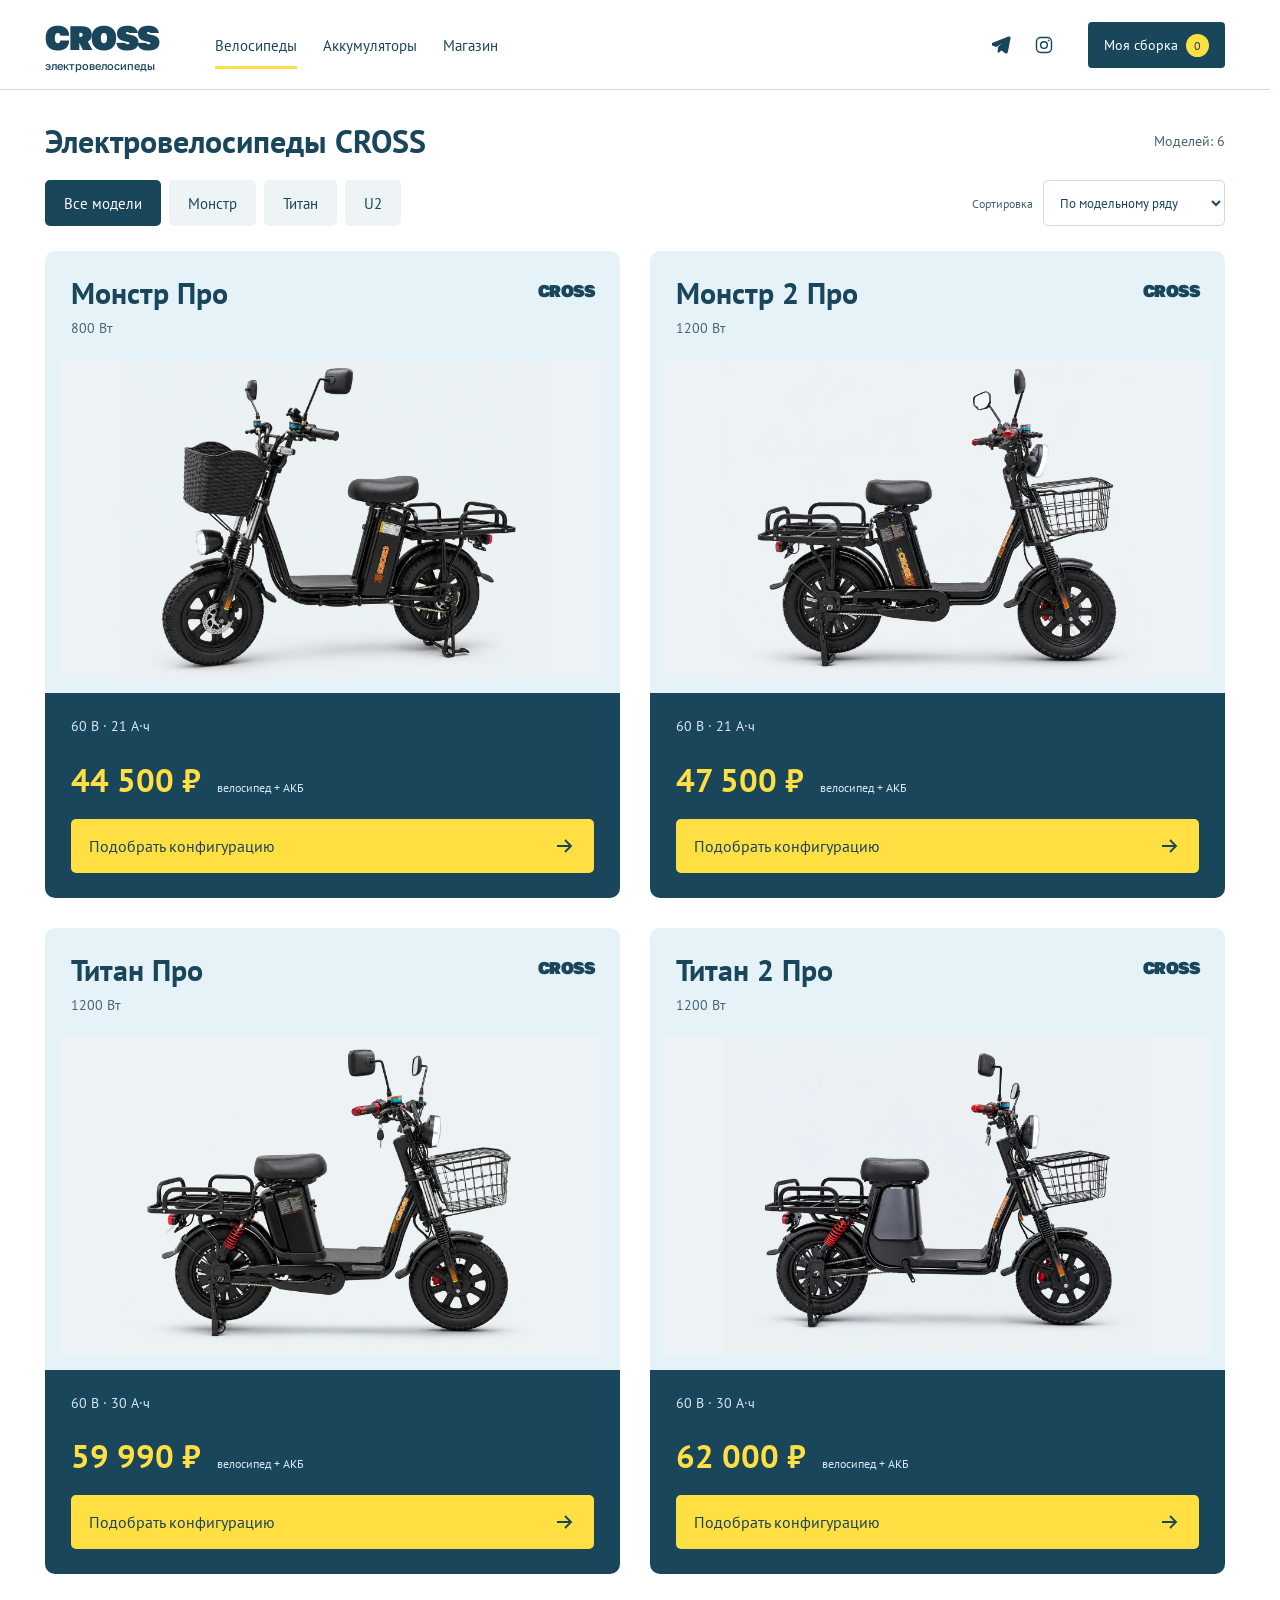
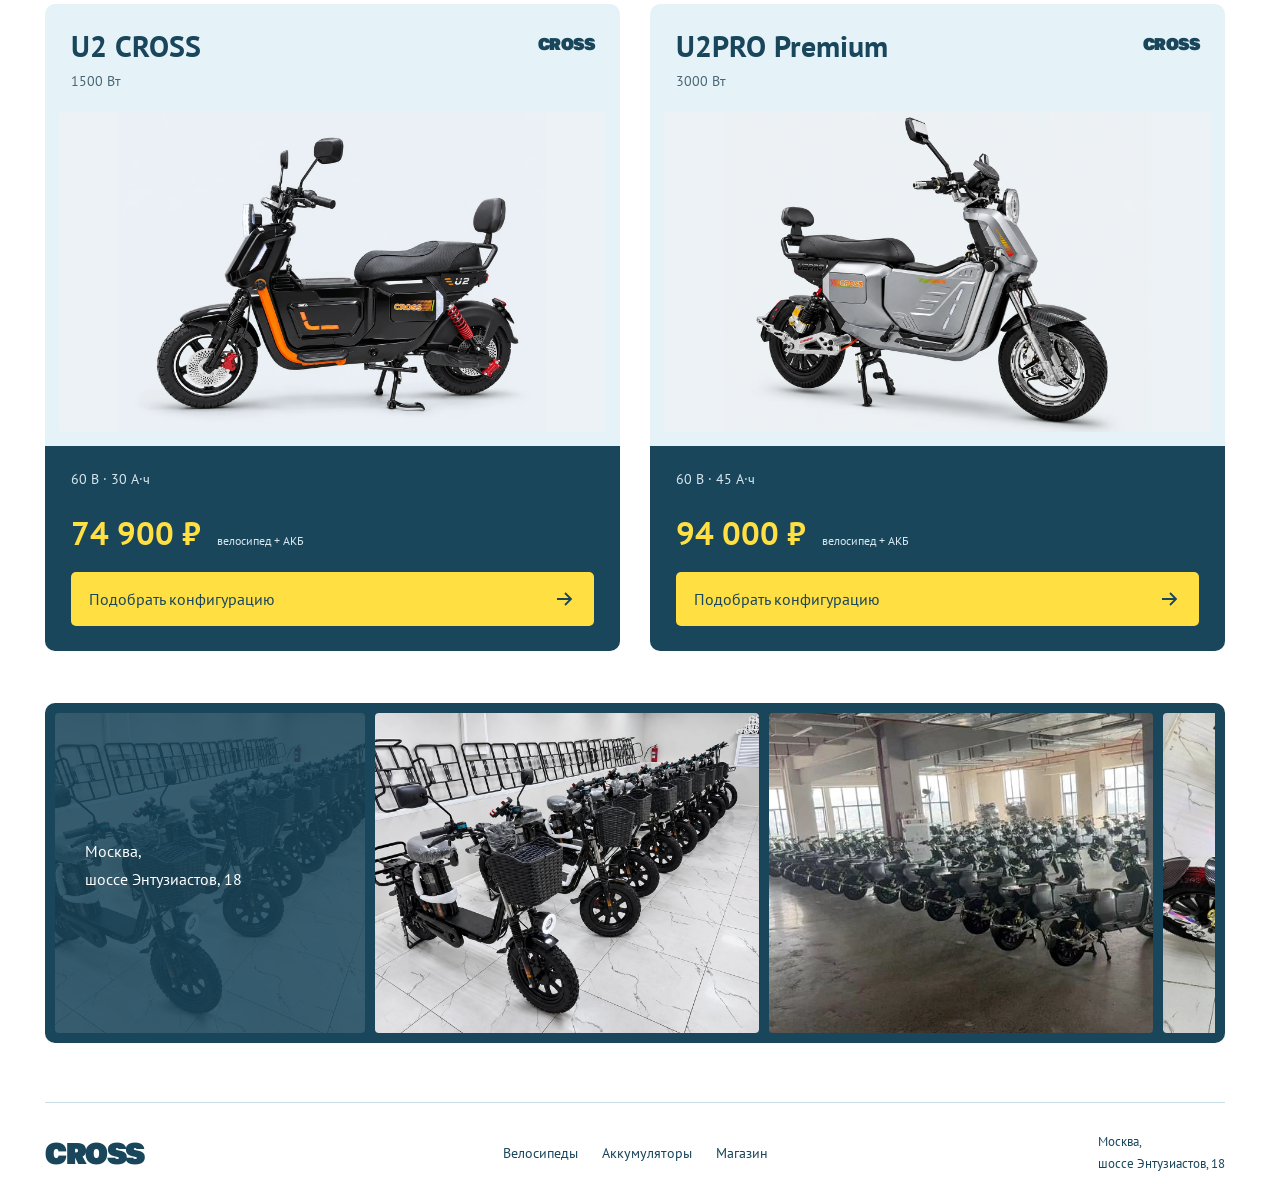
==== commit 2ffb47b2: "Redesign saved configuration dialog with full bike photo and concise specs" ====
--- a/public/mockup-2/index.html
+++ b/public/mockup-2/index.html
@@ -13,6 +13,7 @@
 <link rel="stylesheet" href="./order.css"><script type="module" src="./order.js"></script>
 <link rel="stylesheet" href="./header-layout.css?v=3"><script type="module" src="./header-layout.js?v=3"></script>
 <link rel="stylesheet" href="./footer.css">
+<link rel="stylesheet" href="./saved.css">
 <link rel="preload" href="./assets/PTSans-Regular.ttf" as="font" type="font/ttf" crossorigin><link rel="preload" href="./assets/PTSans-Bold.ttf" as="font" type="font/ttf" crossorigin><link rel="stylesheet" href="./typography.css">
 </head><body>
 <a class="skip" href="#catalog">Перейти к велосипедам</a>
--- a/public/mockup-2/storefront.css
+++ b/public/mockup-2/storefront.css
@@ -1,4 +1,5 @@
 @font-face{font-family:Golos;src:url('./assets/GolosText.ttf') format('truetype');font-weight:100 900;font-display:swap}
+.feed{align-content:start;overflow:clip}
 @font-face{font-family:'PT Sans';src:url('./assets/PTSans-Regular.ttf') format('truetype');font-weight:400;font-style:normal;font-display:swap}
 @font-face{font-family:'PT Sans';src:url('./assets/PTSans-Bold.ttf') format('truetype');font-weight:700;font-style:normal;font-display:swap}
 :root{--ink:#19465b;--ice:#e5f3f8;--yellow:#ffdf42;--orange:#ff7645;--muted:#496473;--line:#c9dce4;color:var(--ink);background:#fff;font-family:'PT Sans',Arial,sans-serif;font-synthesis:none;scroll-behavior:smooth;scroll-padding-top:110px}
--- a/public/mockup-2/saved.css
+++ b/public/mockup-2/saved.css
@@ -0,0 +1,18 @@
+#saved-dialog{width:min(820px,calc(100% - 24px));padding:24px;border-radius:10px;max-height:calc(100dvh - 32px)}
+#saved-dialog .dialog-heading{margin-bottom:22px}
+#saved-dialog .dialog-heading h2{font-size:23px;font-weight:400}
+#saved-dialog .close{background:transparent}
+.saved-layout{display:grid;grid-template-columns:1.1fr 1fr;gap:28px;align-items:start}
+.saved-image{background:#f1f5f7;border-radius:6px;overflow:hidden}
+#saved-content .saved-photo{display:block;width:100%;height:300px;object-fit:contain;margin:0;padding:12px}
+#saved-content .saved-details h3{font-size:26px;margin:0 0 20px;line-height:1.15}
+.saved-specs{margin:0}
+.saved-specs>div{display:grid;grid-template-columns:100px 1fr;gap:12px;margin-bottom:14px;font-size:15px;line-height:1.4}
+.saved-specs dt{color:var(--muted)}
+.saved-specs dd{margin:0}
+.saved-total{border-top:1px solid var(--line);padding-top:18px;margin-top:22px;display:flex;flex-direction:column;gap:6px}
+.saved-total>span{font-size:13px;color:var(--muted)}
+#saved-content .saved-price{display:block;font-size:30px;line-height:1.2;margin:0;font-weight:700}
+#saved-content .save-build{background:var(--yellow);color:var(--ink);margin-top:22px;font-weight:400}
+#saved-content .remove-build{margin-top:8px;color:var(--muted);font-size:14px}
+@media(max-width:650px){#saved-dialog{padding:20px}.saved-layout{grid-template-columns:1fr;gap:20px}#saved-content .saved-photo{height:190px}#saved-content .saved-details h3{font-size:25px;margin-bottom:16px}.saved-specs>div{margin-bottom:10px}.saved-total{margin-top:16px;padding-top:14px}}
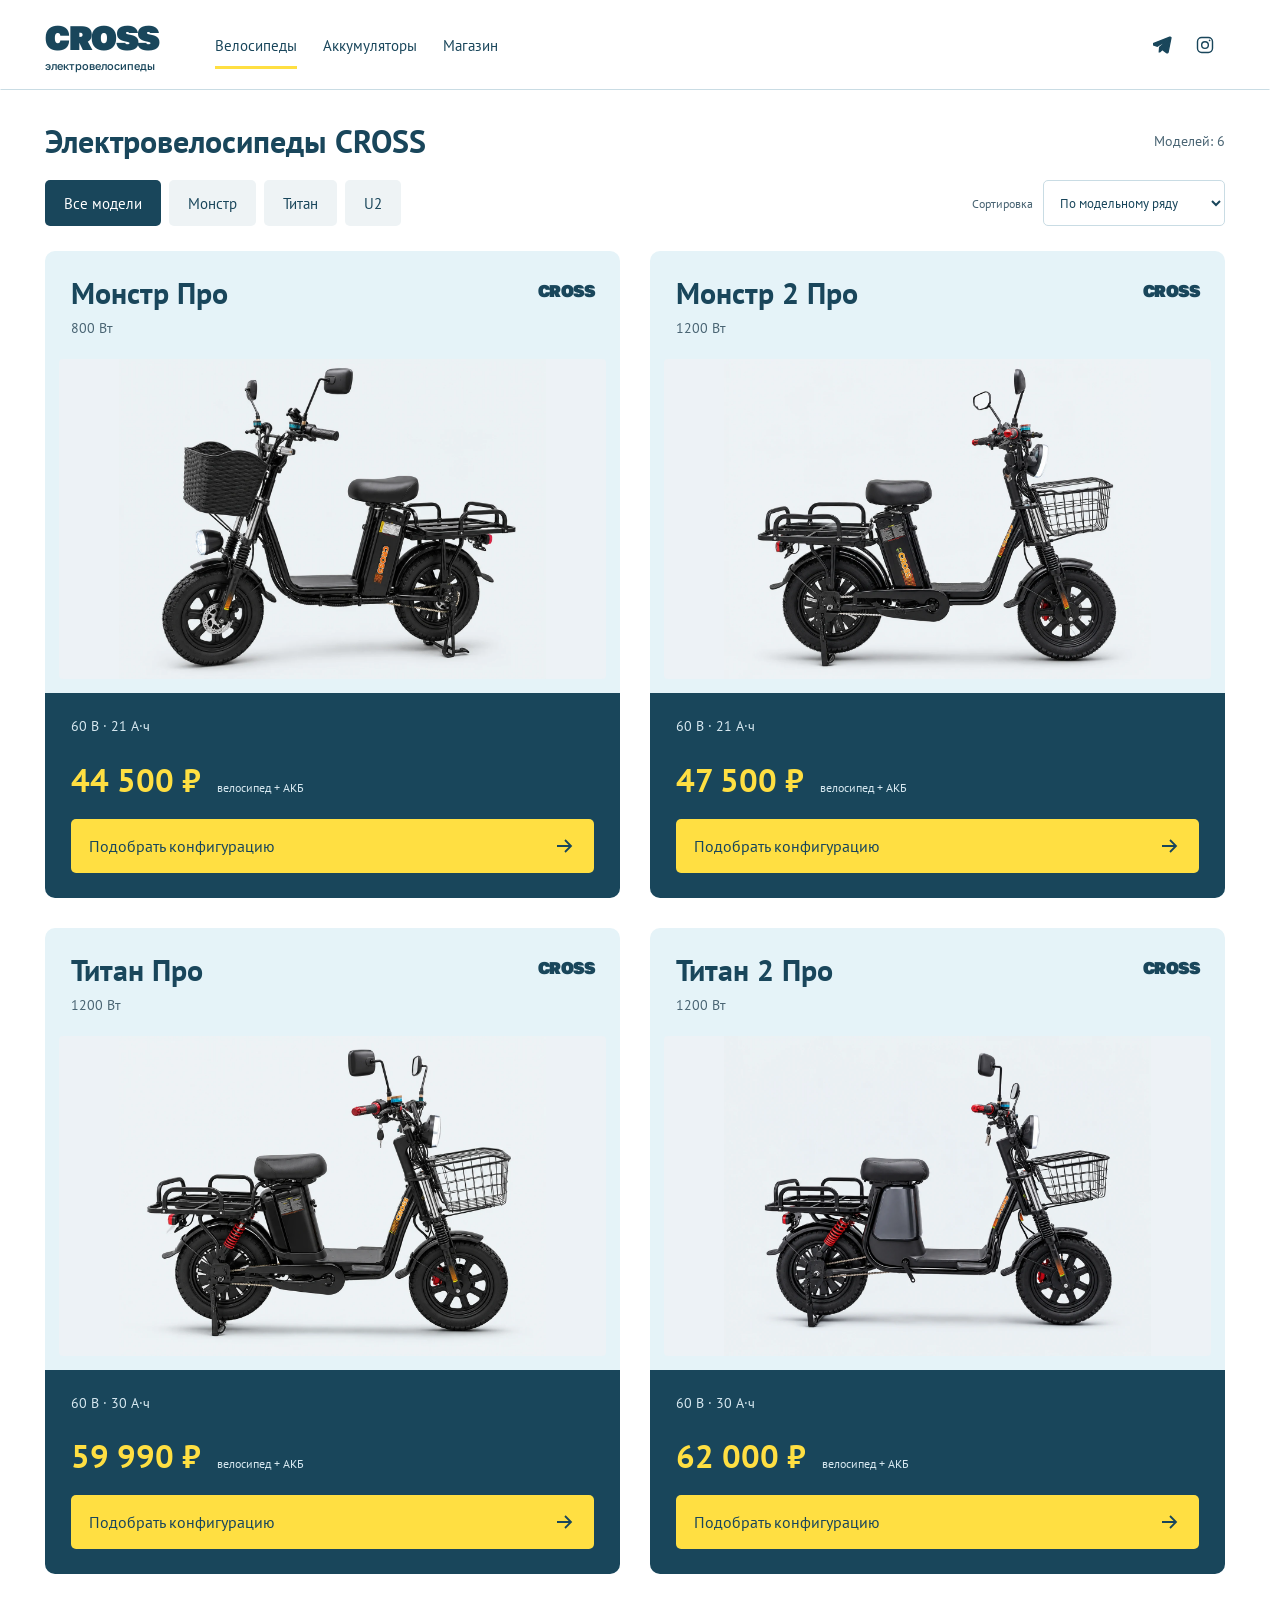
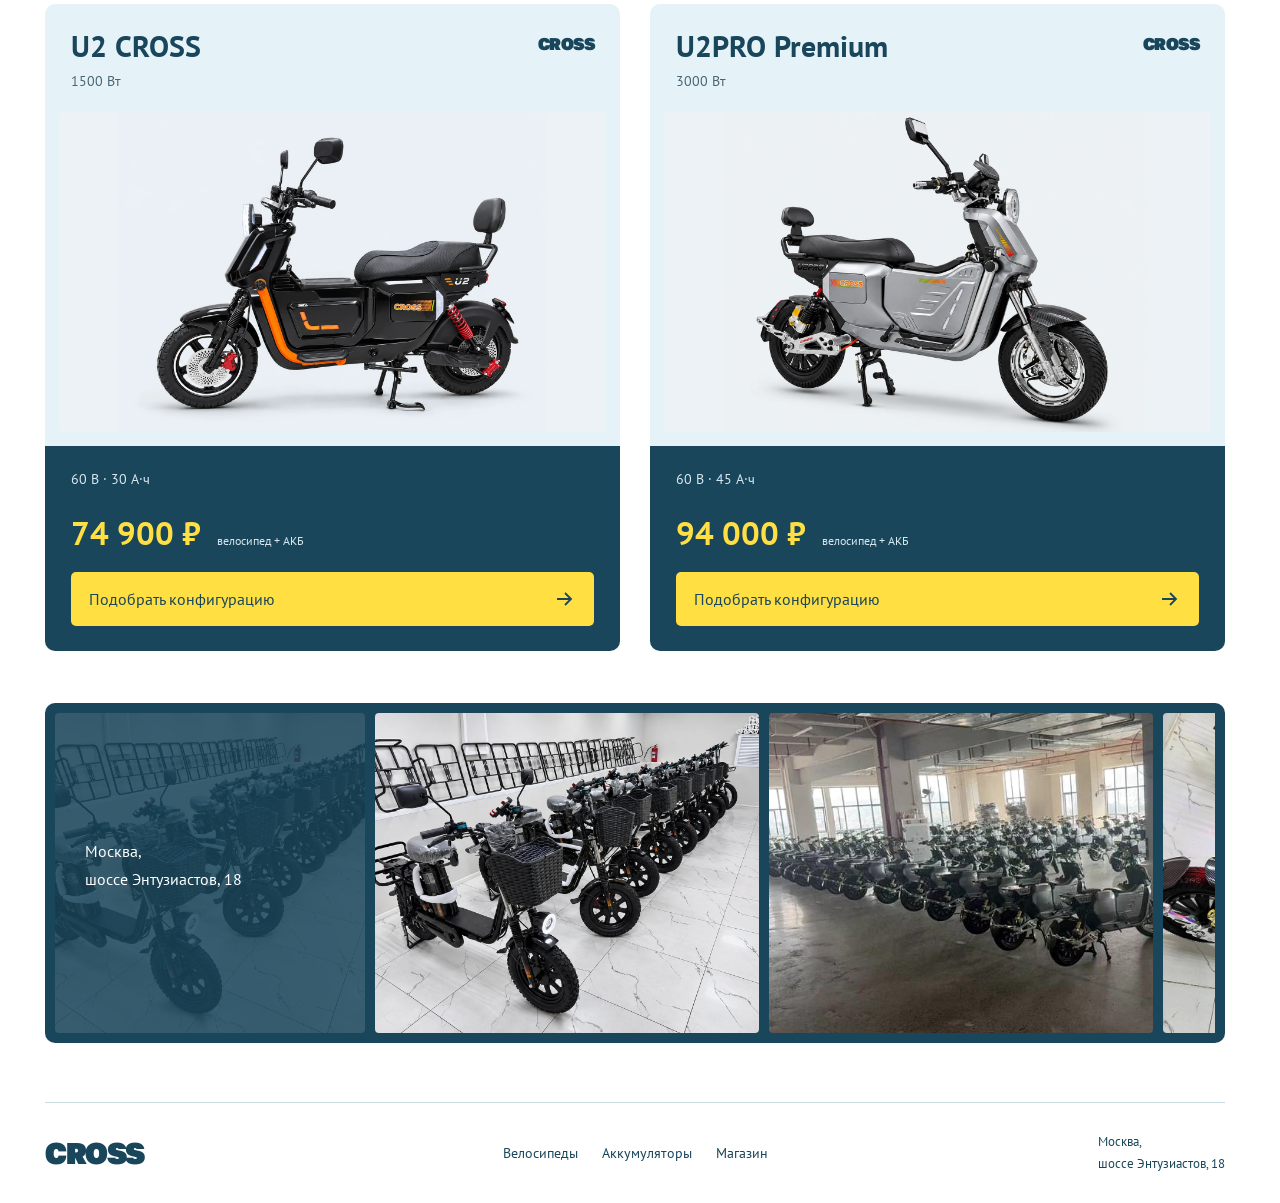
==== commit 197f6c5d: "Remove saved build flow from catalogue and navigation" ====
--- a/public/mockup-2/index.html
+++ b/public/mockup-2/index.html
@@ -13,7 +13,6 @@
 <link rel="stylesheet" href="./order.css"><script type="module" src="./order.js"></script>
 <link rel="stylesheet" href="./header-layout.css?v=3"><script type="module" src="./header-layout.js?v=3"></script>
 <link rel="stylesheet" href="./footer.css">
-<link rel="stylesheet" href="./saved.css">
 <link rel="preload" href="./assets/PTSans-Regular.ttf" as="font" type="font/ttf" crossorigin><link rel="preload" href="./assets/PTSans-Bold.ttf" as="font" type="font/ttf" crossorigin><link rel="stylesheet" href="./typography.css">
 </head><body>
 <a class="skip" href="#catalog">Перейти к велосипедам</a>
@@ -21,7 +20,6 @@
 <a class="logo" href="./" aria-label="CROSS, главная">CROSS<span>электровелосипеды</span></a>
 <nav aria-label="Основная навигация"><a href="#catalog" aria-current="page">Велосипеды</a><a href="./batteries/">Аккумуляторы</a><a href="#store">Магазин</a></nav>
 <div class="social-links"><a href="https://t.me/bike_cross" aria-label="Telegram CROSS"><svg viewBox="0 0 24 24" aria-hidden="true"><path fill="currentColor" d="m21.5 3.5-3.4 17c-.2 1-1 1.2-1.8.7l-5.2-3.9-2.5 2.4c-.3.3-.5.5-1 .5l.4-5.3 9.7-8.8c.4-.4-.1-.6-.6-.3L5.1 13.4 0 11.8c-1-.3-1-1 .2-1.5L20 2.7c.9-.3 1.7.2 1.5.8Z"/></svg></a><span aria-label="Instagram" role="img"><svg viewBox="0 0 24 24" aria-hidden="true"><rect x="3" y="3" width="18" height="18" rx="5"/><circle cx="12" cy="12" r="4"/><circle cx="17.5" cy="6.5" r="1" fill="currentColor" stroke="none"/></svg></span></div>
-<button class="saved-button" id="open-saved">Моя сборка <span id="saved-count">0</span></button>
 </div></header>
 <main>
 <section class="wrap catalog" id="catalog" aria-labelledby="catalog-title"><div class="catalog-heading"><h1 id="catalog-title">Электровелосипеды CROSS</h1><span id="result-count" role="status">6 моделей</span></div><div class="toolbar"><div class="families" aria-label="Семейство велосипеда"><button data-family="all" aria-pressed="true">Все модели</button><button data-family="monster" aria-pressed="false">Монстр</button><button data-family="titan" aria-pressed="false">Титан</button><button data-family="u2" aria-pressed="false">U2</button></div><label class="sort">Сортировка<select id="sort"><option value="default">По модельному ряду</option><option value="price">Сначала дешевле</option><option value="price-desc">Сначала дороже</option></select></label></div><div id="feed" class="feed"><p>Загружаем модели CROSS…</p></div><noscript><p>Включите JavaScript, чтобы выбрать комплектацию.</p></noscript></section>
@@ -30,7 +28,6 @@
   <div class="shop-photos" aria-label="Фотографии магазина и велосипедов"><div class="shop-photo"><img src="./assets/shop/shop-6.webp" alt="Ряд велосипедов в магазине CROSS" loading="lazy"></div><div class="shop-photo"><img src="./assets/shop/shop-66.webp" alt="Помещение с рядами велосипедов из канала CROSS" loading="lazy"></div><div class="shop-photo"><img src="./assets/shop/shop-68.webp" alt="Несколько велосипедов U2PRO Premium" loading="lazy"></div></div>
 </section>
 </main><footer class="wrap footer"><a class="logo" href="./" aria-label="CROSS, главная">CROSS</a><nav aria-label="Навигация в подвале"><a href="./#catalog">Велосипеды</a><a href="./batteries/">Аккумуляторы</a><a href="./#store">Магазин</a></nav><address>Москва,<br>шоссе Энтузиастов, 18</address></footer>
-<dialog id="saved-dialog" aria-labelledby="saved-title"><div class="dialog-heading"><h2 id="saved-title">Моя сборка</h2><button id="close-saved" class="close" aria-label="Закрыть"><svg viewBox="0 0 24 24" aria-hidden="true"><path d="m6 6 12 12M18 6 6 18"/></svg></button></div><div id="saved-content"></div></dialog>
 <dialog id="battery-dialog" aria-labelledby="battery-dialog-title"><div class="dialog-heading"><h2 id="battery-dialog-title">Аккумулятор CROSS</h2><button class="close" data-close-dialog aria-label="Закрыть"><svg viewBox="0 0 24 24" aria-hidden="true"><path d="m6 6 12 12M18 6 6 18"/></svg></button></div><p>Узнайте стоимость и совместимость с вашим велосипедом в магазине.</p><a class="contact-call" href="tel:+79261039797">Позвонить: +7 926 103-97-97</a></dialog>
 <dialog id="order-dialog" aria-labelledby="order-title">
 <div class="dialog-heading"><h2 id="order-title">Оформить заказ</h2><button id="close-order" class="close" aria-label="Закрыть"><svg viewBox="0 0 24 24" aria-hidden="true"><path d="m6 6 12 12M18 6 6 18"/></svg></button></div>
--- a/public/mockup-2/header-layout.css
+++ b/public/mockup-2/header-layout.css
@@ -2,7 +2,7 @@
 .header{--header-motion:.9s cubic-bezier(.45,0,.2,1);width:100%;margin-inline:auto;border:1px solid transparent;border-bottom-color:var(--line);transition:width var(--header-motion),top var(--header-motion),border-radius var(--header-motion),box-shadow var(--header-motion),border-color var(--header-motion);background:#fff}
 .header.is-floating{top:12px;width:min(1328px,calc(100% - 48px));border:1px solid var(--line);border-radius:14px;box-shadow:0 6px 24px #19465b14}
 .header.is-floating .header-inner{width:calc(100% - 40px)}
-.header .header-inner{display:grid;grid-template-columns:auto 1fr auto auto;gap:24px;min-height:88px;padding-block:12px;align-items:center;transition:width var(--header-motion)}
+.header .header-inner{display:grid;grid-template-columns:auto 1fr auto;gap:24px;min-height:88px;padding-block:12px;align-items:center;transition:width var(--header-motion)}
 .header .logo{font-size:34px}
 .header nav{justify-self:start;margin-left:32px;gap:26px;order:initial;width:auto}
 .header nav a{position:relative;min-height:48px;text-decoration:none}
@@ -20,7 +20,7 @@
 @media(max-width:760px){
  .header.is-floating{top:8px;width:calc(100% - 16px);border-radius:10px}
  .header.is-floating .header-inner{width:calc(100% - 24px)}
- .header .header-inner{grid-template-columns:1fr auto auto;gap:8px 12px;padding-block:12px 0;min-height:108px}
+ .header .header-inner{grid-template-columns:1fr auto;gap:8px 12px;padding-block:12px 0;min-height:108px}
  .header .logo{font-size:28px}
  .header .logo span{display:none}
  .header .social-links>a,.header .social-links>span{width:30px}
